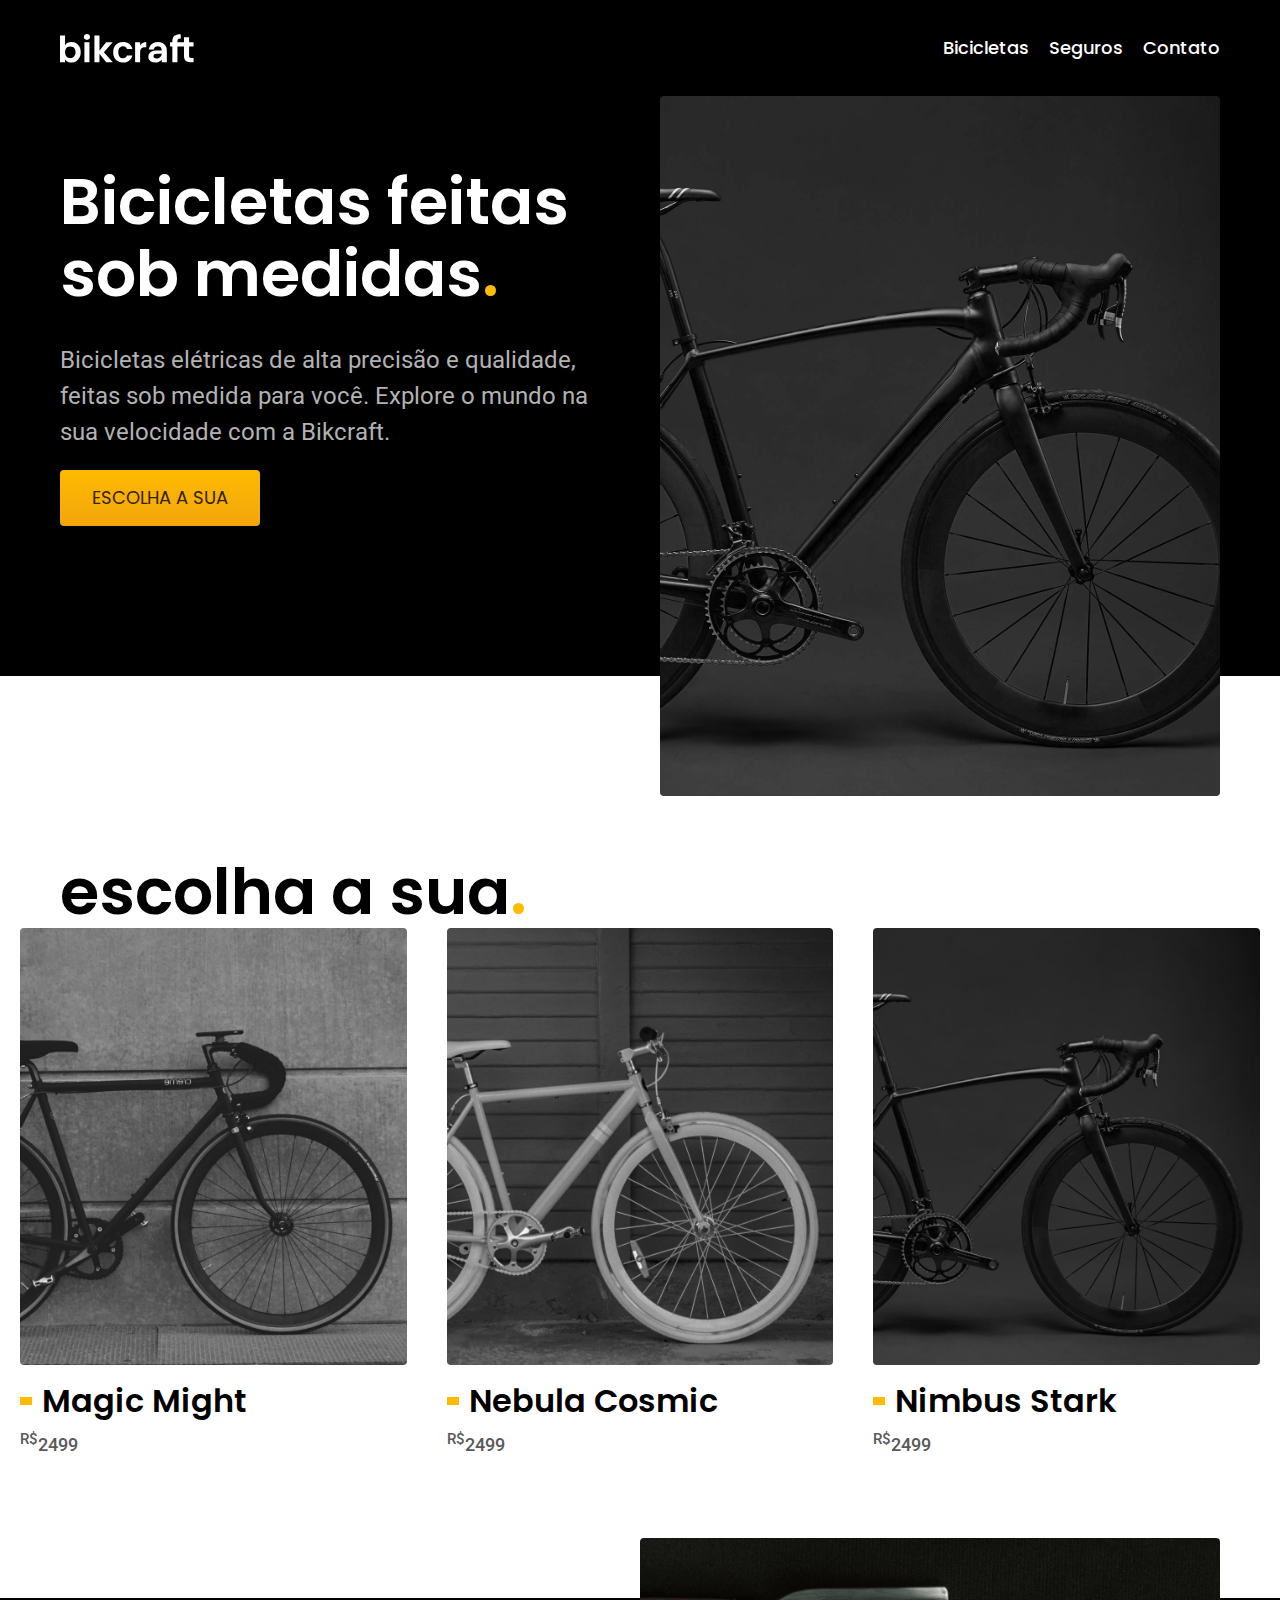
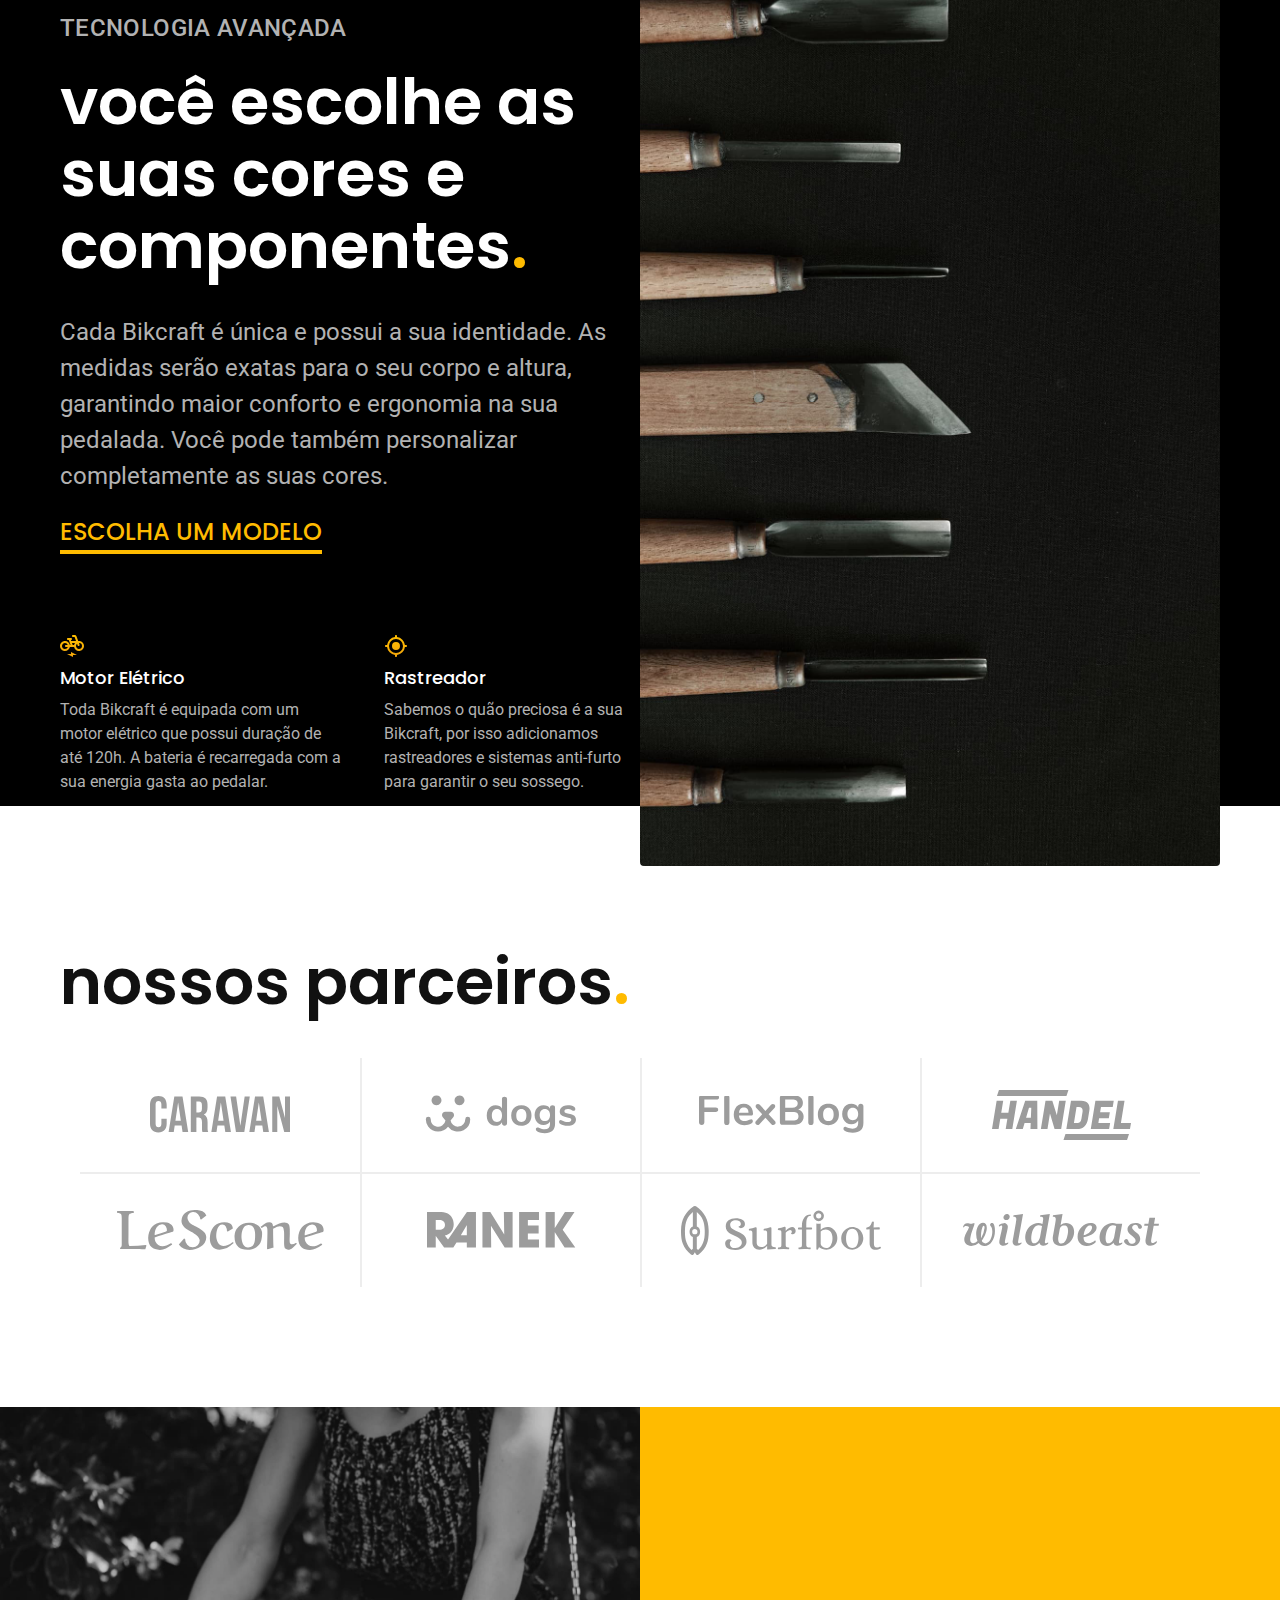
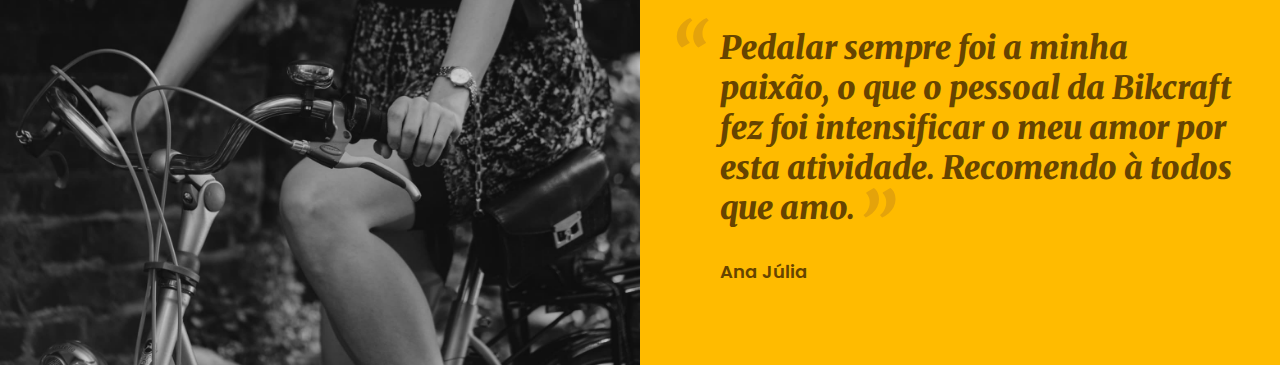
==== index.html @ 33480bff "feat: seção de depoimento" ====
<!DOCTYPE html>
<html lang="pt-BR">
<head>

  <link rel="preconnect" href="https://fonts.googleapis.com">
  <link rel="preconnect" href="https://fonts.gstatic.com" crossorigin>

  <meta charset="UTF-8">
  <meta name="viewport" content="width=device-width, initial-scale=1.0">
  <meta name="description" content="Bicicletas elétricas de alta precisão e qualidade, feitas sob medida para você. Explore o mundo na sua velocidade com a Bikcraft.">
  <title>Bikcraft | Bicicletas Elétricas</title>


  <link href="https://fonts.googleapis.com/css2?family=Poppins:ital,wght@0,100;0,200;0,300;0,400;0,500;0,600;0,700;0,800;0,900;1,100;1,200;1,300;1,400;1,500;1,600;1,700;1,800;1,900&family=Roboto:ital,wght@0,100;0,300;0,400;0,500;0,700;0,900;1,100;1,300;1,400;1,500;1,700;1,900&family=Merriweather:ital,wght@0,300;0,400;0,700;0,900;1,300;1,400;1,700;1,900&display=swap" rel="stylesheet">

  <link rel="stylesheet" href="./src/css/style.css"> 
</head>
<body>
  <header class="header-bg bg-12">
    <div class="header max-container">
      <a href="./index.html">
        <img src="./src/img/bikcraft.svg" alt="bikcraft">
      </a>

      <nav aria-label="primária">
        <ul class="header-menu cor-0 font-1-m">
          <li><a href="./bicicletas.html">Bicicletas</a></li>
          <li><a href="./seguros.html">Seguros</a></li>
          <li><a href="./contato.html">Contato</a></li>
        </ul>
      </nav>
    </div>  
  </header>

  <main class="introducao-bg bg-12">
    <div class="introducao max-container c-0">
     <div class="introducao-conteudo">
        <h1 class="font-1-xxl">Bicicletas feitas sob medidas<span class="golden-point">.</span></h1>
        <p class="font-2-l c-5">Bicicletas elétricas de alta precisão e qualidade, feitas sob medida para você. Explore o mundo na sua velocidade com a Bikcraft.</p>
        <a class="btn-golden" href="./bicicletas.html">escolha a sua</a>
     </div>

      <div class="introducao-img">
        <img src="./src/img/fotos/introducao.jpg" alt="Bicicleta Elétrica">
      </div>
    </div>
  </main>

  <article aria-label="lista de bicicletas" class="bicicletas-lista">
    <h2 class="font-1-xxl max-container">escolha a sua<span class="golden-point">.</span></h2>

    <ul>
      <li>
        <a href="./src/bicicletas/magic.html">
          <img src="./src/img/bicicletas/magic-home.jpg" alt="magic">
          <h3 class="font-1-xl">Magic Might</h3>
          <span class="font-2-m c-8"><sup>R$</sup>2499</span>
        </a>
      </li>

      <li>
        <a href="./src/bicicletas/nebula.html">
          <img src="./src/img/bicicletas/nebula-home.jpg" alt="nebula">
          <h3 class="font-1-xl">Nebula Cosmic</h3>
          <span class="font-2-m c-8"><sup>R$</sup>2499</span>
        </a>
      </li>

      <li>
        <a href="./src/bicicletas/nimbus.html">
          <img src="./src/img/bicicletas/nimbus-home.jpg" alt="nimbus">
          <h3 class="font-1-xl">Nimbus Stark</h3>
          <span class="font-2-m c-8"><sup>R$</sup>2499</span>
        </a>
      </li>
    </ul>
  </article>

  <article class="tecnologias-bg bg-12">
    <div class="tecnologias max-container">
      <div class="tecnologias-conteudo c-0">
        <span class="c-5 font-2-l-b">Tecnologia Avançada</span>
        <h2 class="font-1-xxl c-0">você escolhe as
          suas cores e
          componentes<span class="golden-point">.</span></h2>
          <p class="font-2-l c-5">Cada Bikcraft é única e possui a sua identidade. As medidas serão exatas para o seu corpo e altura, garantindo maior conforto e ergonomia na sua pedalada. Você pode também personalizar completamente as suas cores.</p>
          <a class="btn-link" href="./bicicletas.html">escolha um modelo</a>

          <div class="tecnologia-vantagens">
            <div>
              <img src="./src/img/icones/eletrica.svg" alt="">
              <h3 class="font-1-m">Motor Elétrico</h3>
              <p class="font-2-s c-5">Toda Bikcraft é equipada com um motor elétrico que possui duração de até 120h. A bateria é recarregada com a sua energia gasta ao pedalar.</p>
            </div>
  
            <div>
              <img src="./src/img/icones/rastreador.svg" alt="">
              <h3 class="font-1-m">Rastreador</h3>
              <p class="font-2-s c-5">Sabemos o quão preciosa é a sua Bikcraft, por isso adicionamos rastreadores e sistemas anti-furto para garantir o seu sossego.</p>
            </div>
          </div>
      </div>
      <div class="tecnologias-img">
        <img src="./src/img/fotos/tecnologia.jpg" alt="">
      </div>
    </div>
  </article>

  <section aria-label="nossos parceiros" class="parceiros max-container">
    <h2 class="font-1-xxl c-11">nossos parceiros<span class="golden-point">.</span></h2>

    <ul class="parceiros-lista">
      <li><img src="./src/img/parceiros/caravan.svg" alt="caravan"></li>
      <li><img src="./src/img/parceiros/dogs.svg" alt="dogs"></li>
      <li><img src="./src/img/parceiros/flexblog.svg" alt="flexblog"></li>
      <li><img src="./src/img/parceiros/handel.svg" alt="handel"></li>
      <li><img src="./src/img/parceiros/lescone.svg" alt="lescone"></li>
      <li><img src="./src/img/parceiros/ranek.svg" alt="ranek"></li>
      <li><img src="./src/img/parceiros/surfbot.svg" alt="surfbot"></li>
      <li><img src="./src/img/parceiros/wildbeast.svg" alt="wildbeast"></li>
    </ul>
  </section>

  <section class="depoimento bg-p1" aria-label="depoimento">
    <div class="depoimento-img">
      <img src="./src/img/fotos/depoimento.jpg" alt="uma pessoa pedalando uma bicicleta">
    </div>
    <div class="depoimento-conteudo">
      <blockquote class="font-1-xl c-p4">
        <p>Pedalar sempre foi a minha paixão, o que o pessoal da Bikcraft fez foi intensificar o meu amor por esta atividade. Recomendo à todos que amo.</p>
      </blockquote>
      <span class="font-1-m-b c-p4">Ana Júlia</span>
    </div>
  </section>
</body>
</html>
---- src/css/style.css ----
@import "./global/global.css";

@import "./util/cores.css";
@import "./util/tipografia.css";
@import "./util/componentes.css";

@import "./global/header.css";

@import "./home/introducao.css";
@import "./home/tecnologias.css";
@import "./home/parceiros.css";
@import "./home/depoimento.css";

@import "./bicicletas/bicicletas-lista.css";
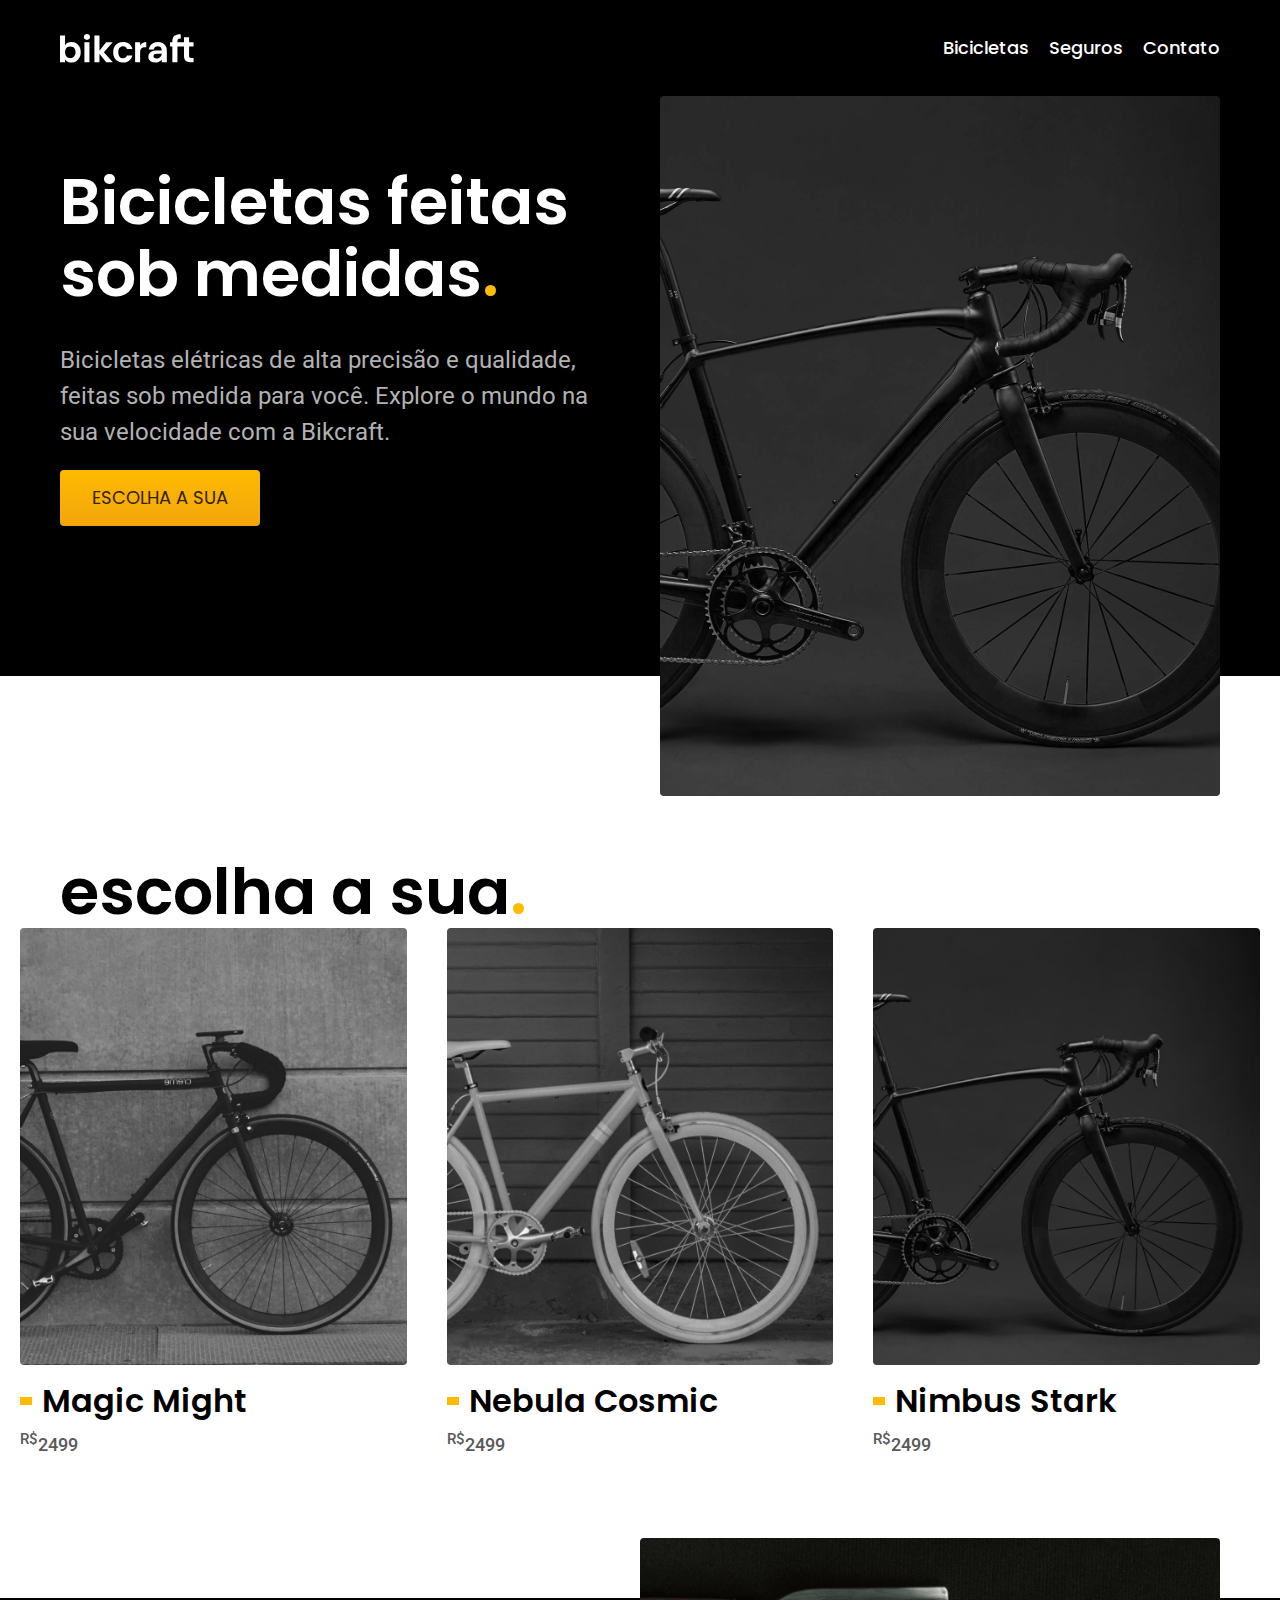
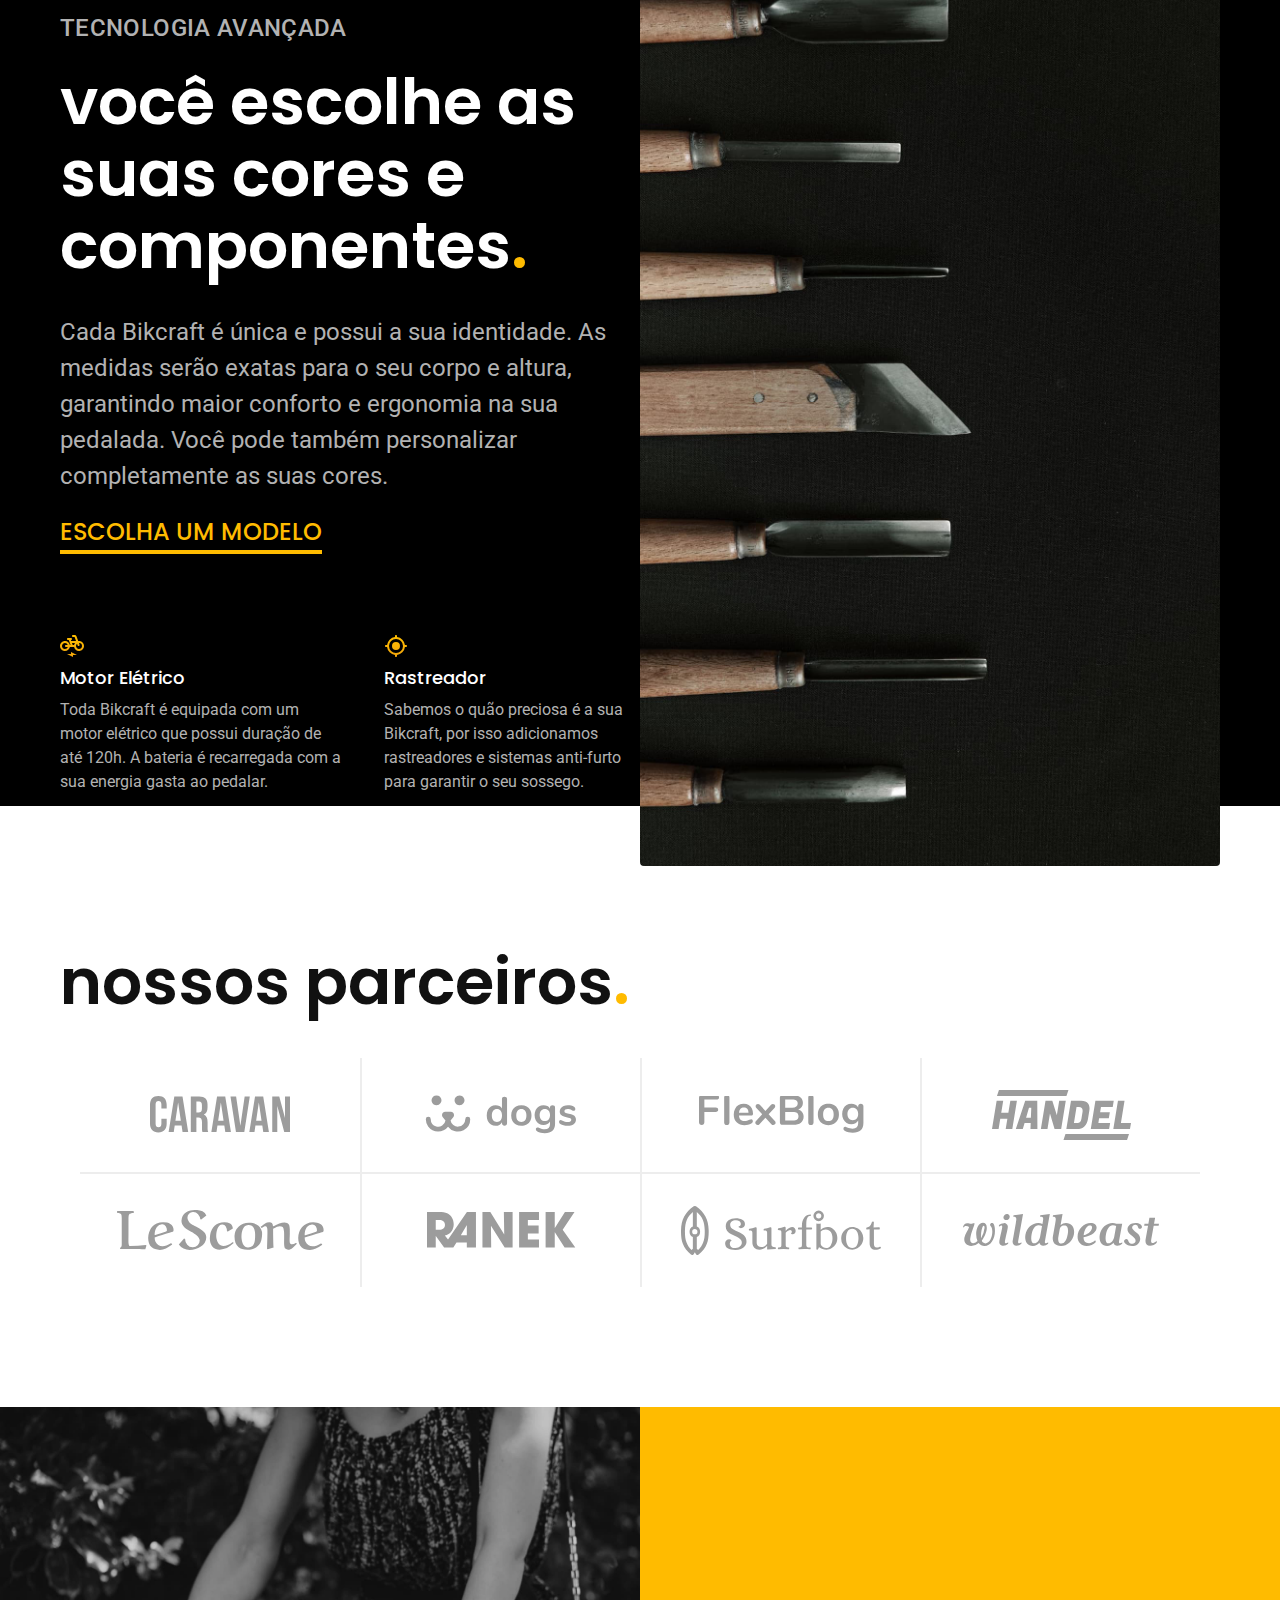
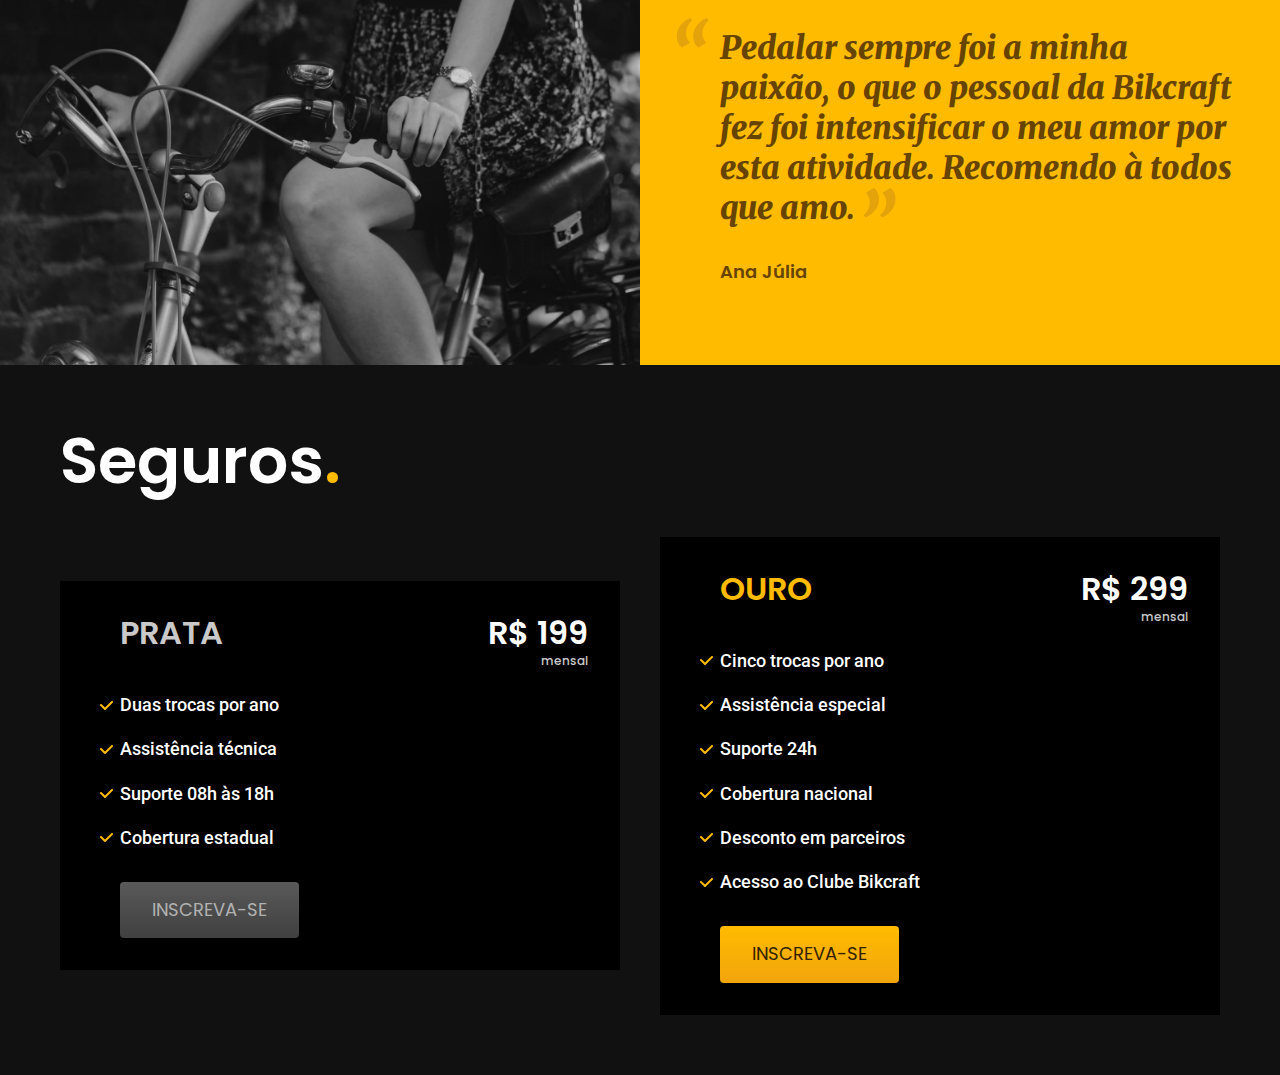
==== commit db6e9722: "feat: seção de seguros" ====
--- a/index.html
+++ b/index.html
@@ -132,5 +132,45 @@
       <span class="font-1-m-b c-p4">Ana Júlia</span>
     </div>
   </section>
+
+  <article class="seguros-bg bg-11">
+    <div class="seguros max-container">
+      <h2 class="font-1-xxl c-0">Seguros<span class="golden-point">.</span></h2>
+
+      <div class="seguros-item">
+        <h3 class="font-1-xl c-6">PRATA</h3>
+        <span class="font-1-xl c-0">R$ 199 
+          <span class="font-1-xs c-6">mensal</span>
+        </span>
+
+        <ul class="font-2-m c-0">
+          <li>Duas trocas por ano</li>
+          <li>Assistência técnica</li>
+          <li>Suporte 08h às 18h</li>
+          <li>Cobertura estadual</li>
+        </ul>
+
+        <a class="btn-silver" href="./orcamento.html">inscreva-se</a>
+      </div>
+
+      <div class="seguros-item">
+        <h3 class="font-1-xl c-p1">OURO</h3>
+        <span class="font-1-xl c-0">R$ 299 
+          <span class="font-1-xs c-6">mensal</span>
+        </span>
+
+        <ul class="font-2-m c-0">
+          <li>Cinco trocas por ano</li>
+          <li>Assistência especial</li>
+          <li>Suporte 24h</li>
+          <li>Cobertura nacional</li>
+          <li>Desconto em parceiros</li>
+          <li>Acesso ao Clube Bikcraft</li>
+        </ul>
+
+        <a class="btn-golden" href="./orcamento.html">inscreva-se</a>
+      </div>
+    </div>
+  </article>
 </body>
 </html>--- a/src/css/style.css
+++ b/src/css/style.css
@@ -11,4 +11,6 @@
 @import "./home/parceiros.css";
 @import "./home/depoimento.css";
 
+@import "./seguros/seguros.css";
+
 @import "./bicicletas/bicicletas-lista.css";
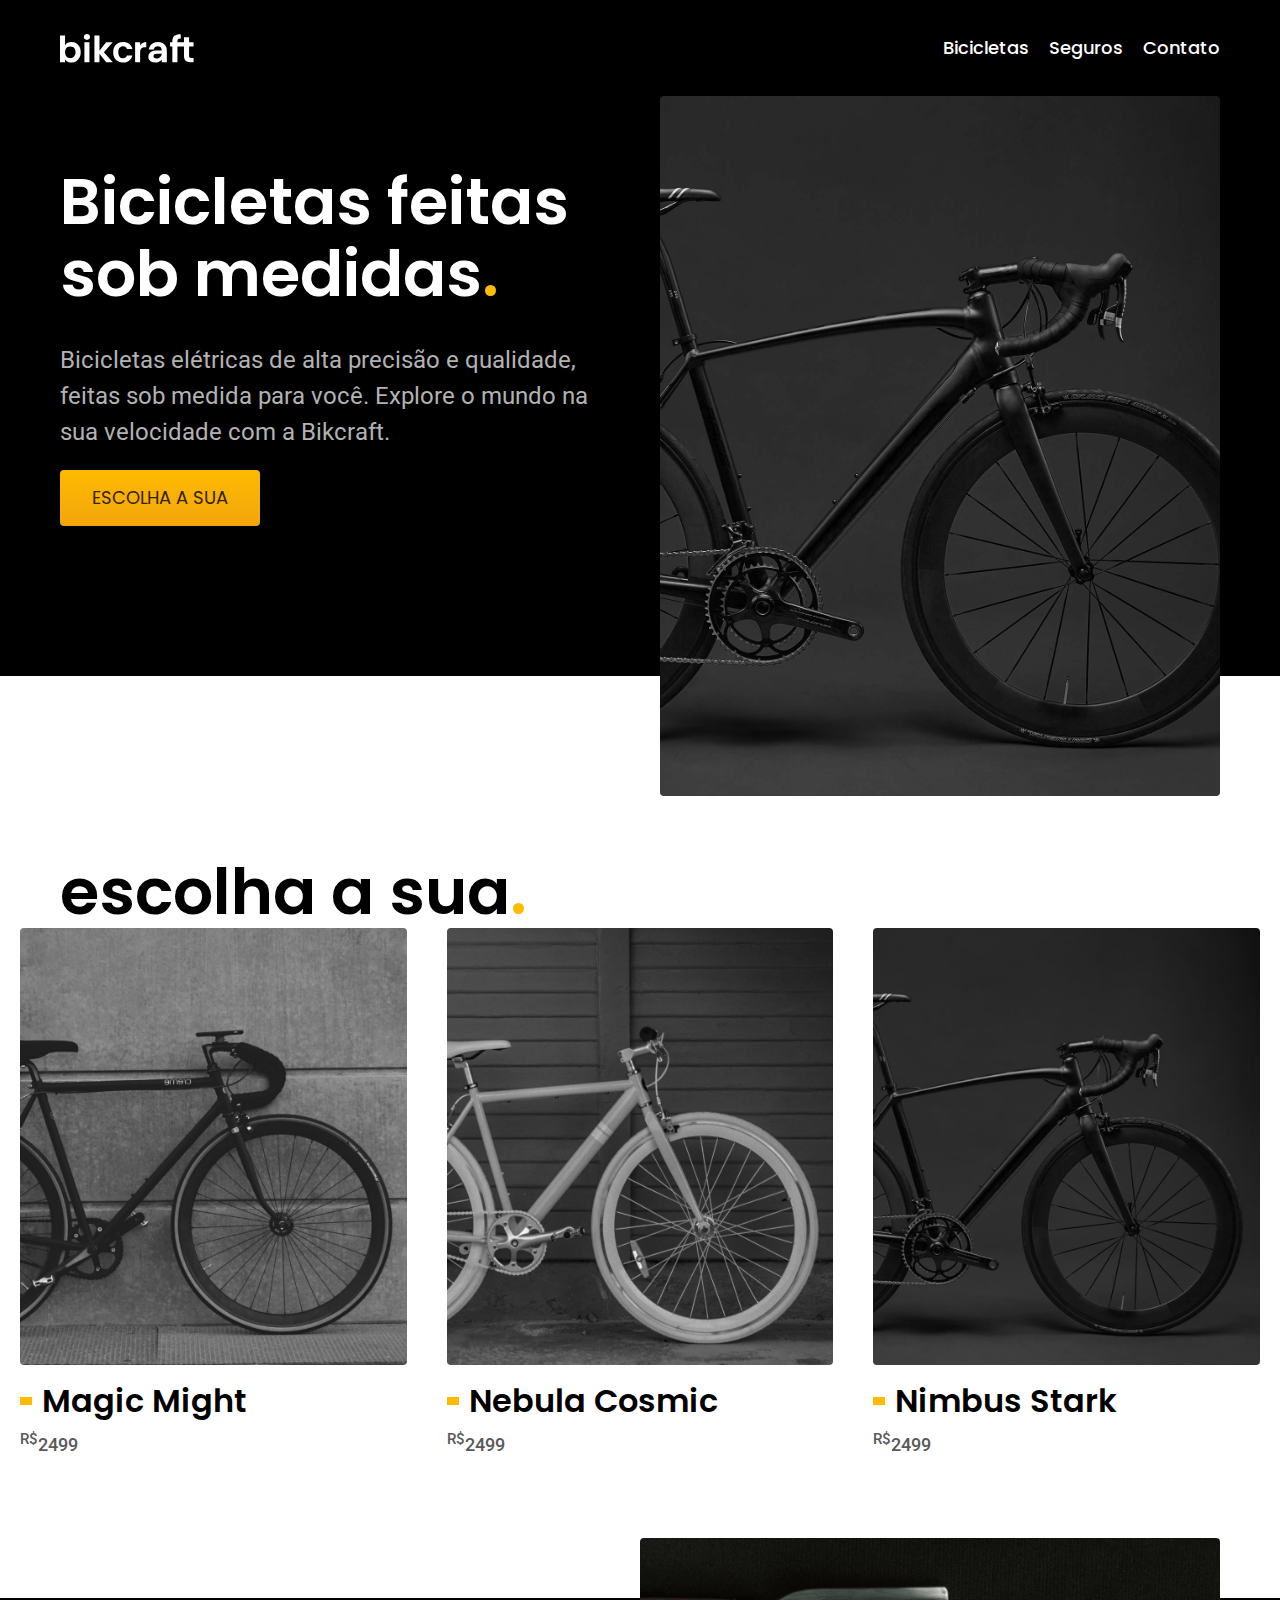
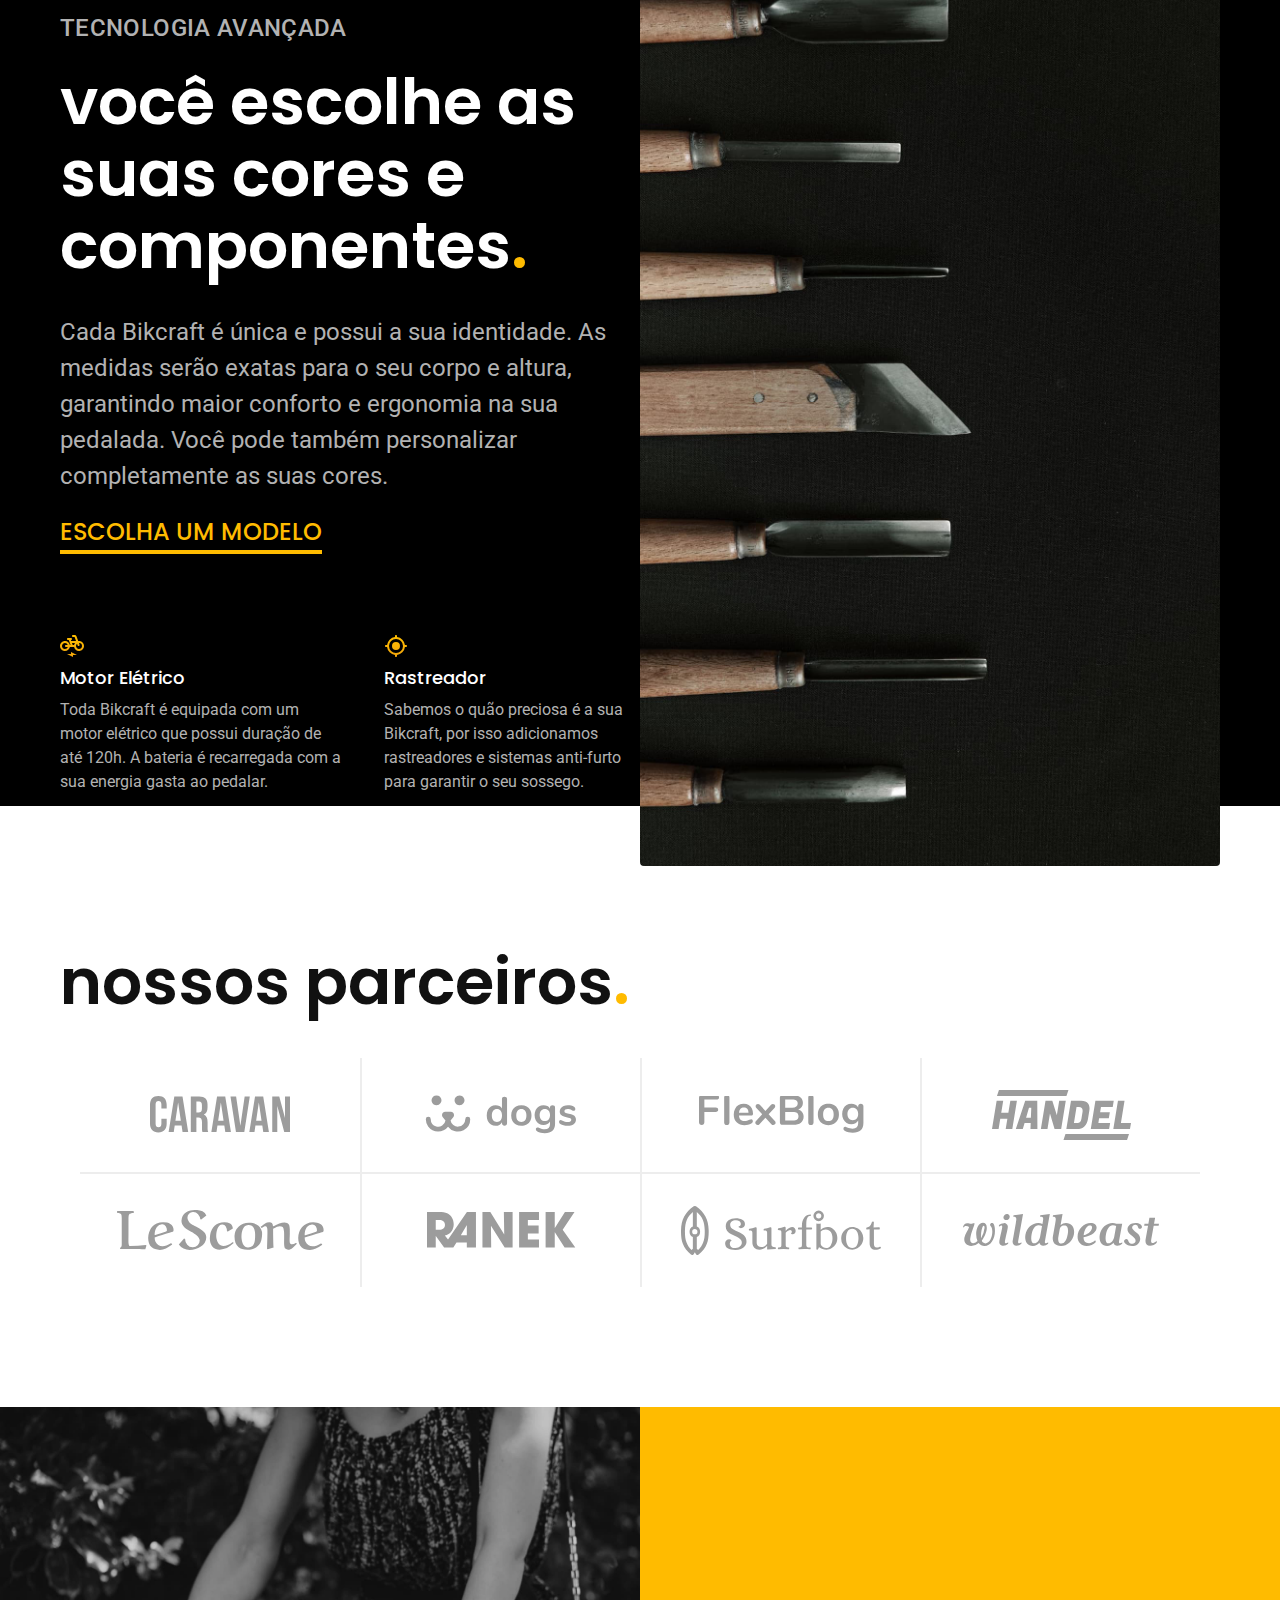
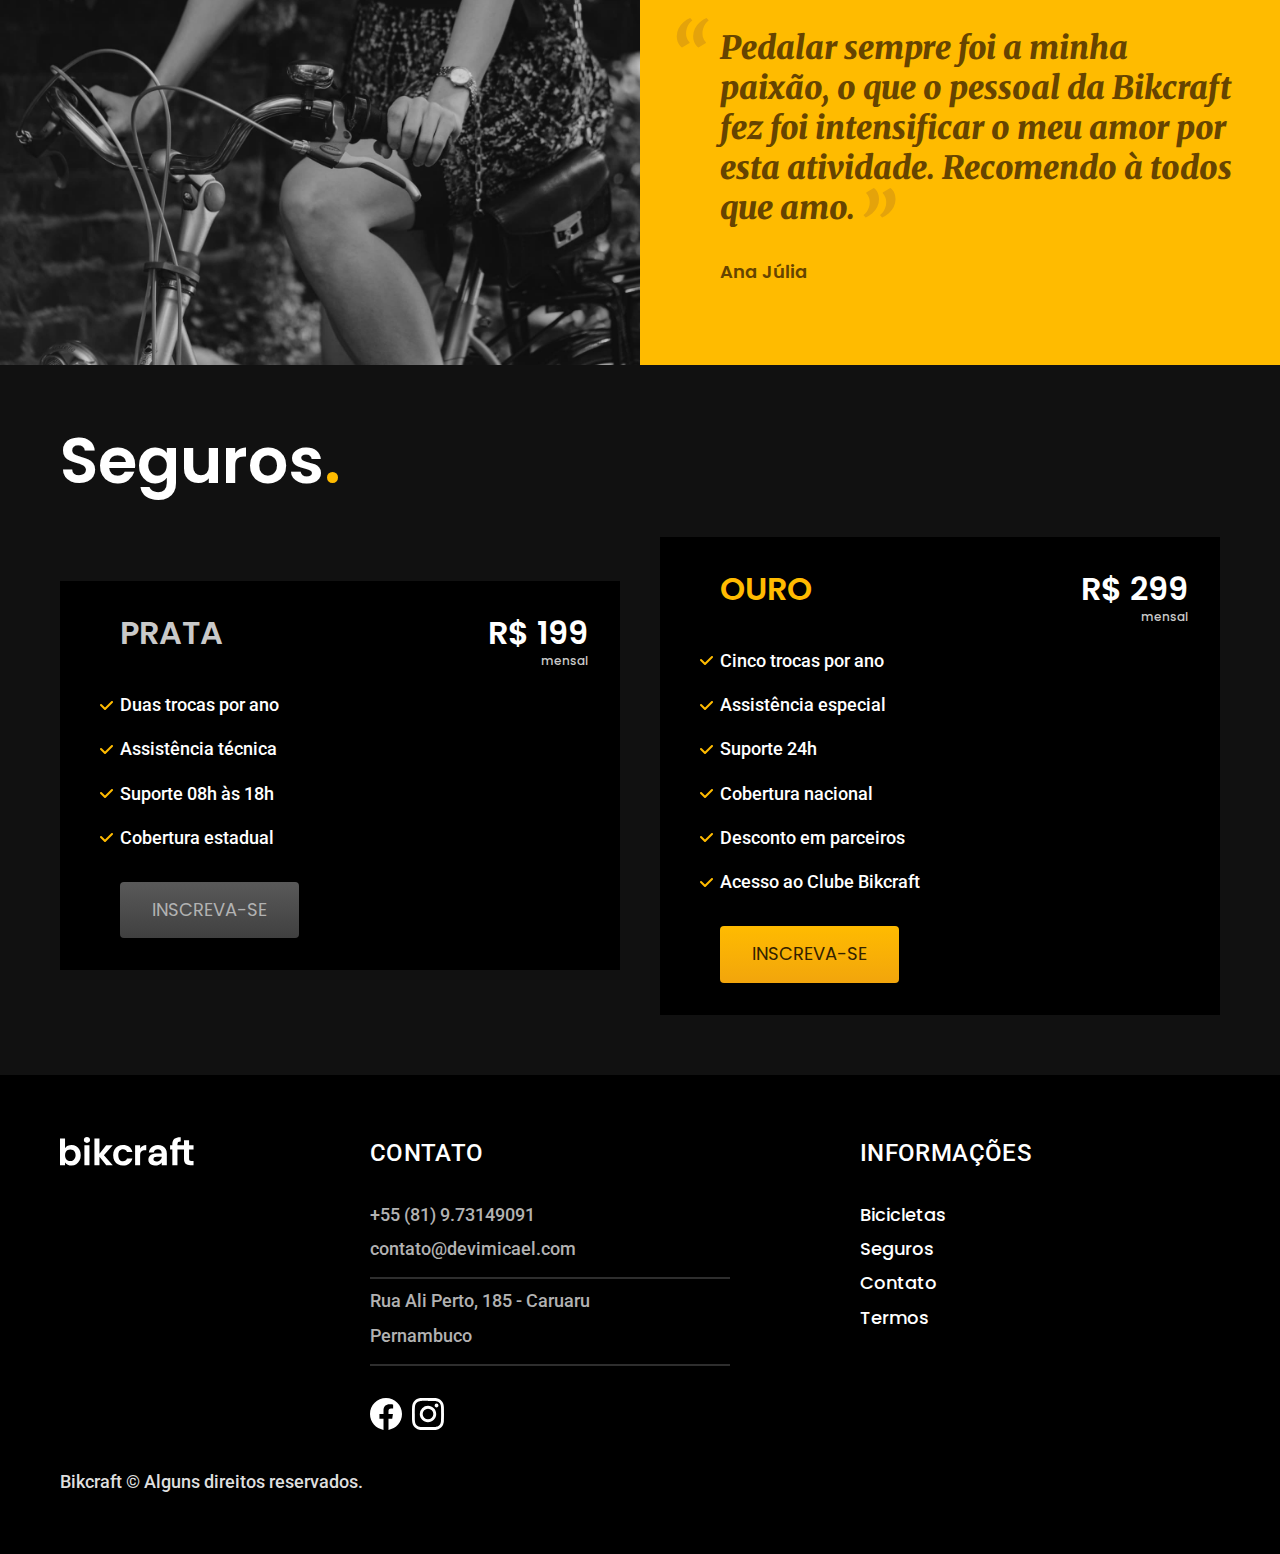
==== commit da7a85dd: "feat: footer adicionado" ====
--- a/index.html
+++ b/index.html
@@ -133,7 +133,7 @@
     </div>
   </section>
 
-  <article class="seguros-bg bg-11">
+  <article class="seguros-bg bg-11" aria-label="seguros">
     <div class="seguros max-container">
       <h2 class="font-1-xxl c-0">Seguros<span class="golden-point">.</span></h2>
 
@@ -172,5 +172,44 @@
       </div>
     </div>
   </article>
+
+  <footer class="footer-bg bg-12">
+    <div class="footer max-container c-0">
+      <img src="./src/img/bikcraft.svg" alt="bikcraft">
+
+      <div class="footer-contato">
+        <h3 class="font-2-l-b c-0">Contato</h3>
+
+        <ul class="c-5 font-2-m">
+          <li><a href="tel:+5581973149090">+55 (81) 9.73149091</a></li>
+          <li><a href="mailto:contato@devimicael.com">contato@devimicael.com</a></li>
+          <li>Rua Ali Perto, 185 - Caruaru</li>
+          <li>Pernambuco</li>
+        </ul>
+
+        <div class="footer-redes">
+          <a href="">
+            <img src="./src/img/redes/facebook.svg" alt="facebook">
+          </a>
+          <a href="">
+            <img src="./src/img/redes/instagram.svg" alt="instagram">
+          </a>
+        </div>
+      </div>
+      <div class="footer-infomacoes">
+        <h3 class="font-2-l-b c-0">Informações</h3>
+
+        <nav>
+          <ul class="font-1-m">
+            <li><a href="./bicicletas.html">Bicicletas</a></li>
+            <li><a href="./seguros.html">Seguros</a></li>
+            <li><a href="./contato.html">Contato</a></li>
+            <li><a href="./termos.html">Termos</a></li>
+          </ul>
+        </nav>
+      </div>
+      <p class="font-2-m c-3 footer-copy">Bikcraft © Alguns direitos reservados.</p>
+    </div>
+  </footer>
 </body>
 </html>--- a/src/css/style.css
+++ b/src/css/style.css
@@ -5,6 +5,7 @@
 @import "./util/componentes.css";
 
 @import "./global/header.css";
+@import "./global/footer.css";
 
 @import "./home/introducao.css";
 @import "./home/tecnologias.css";
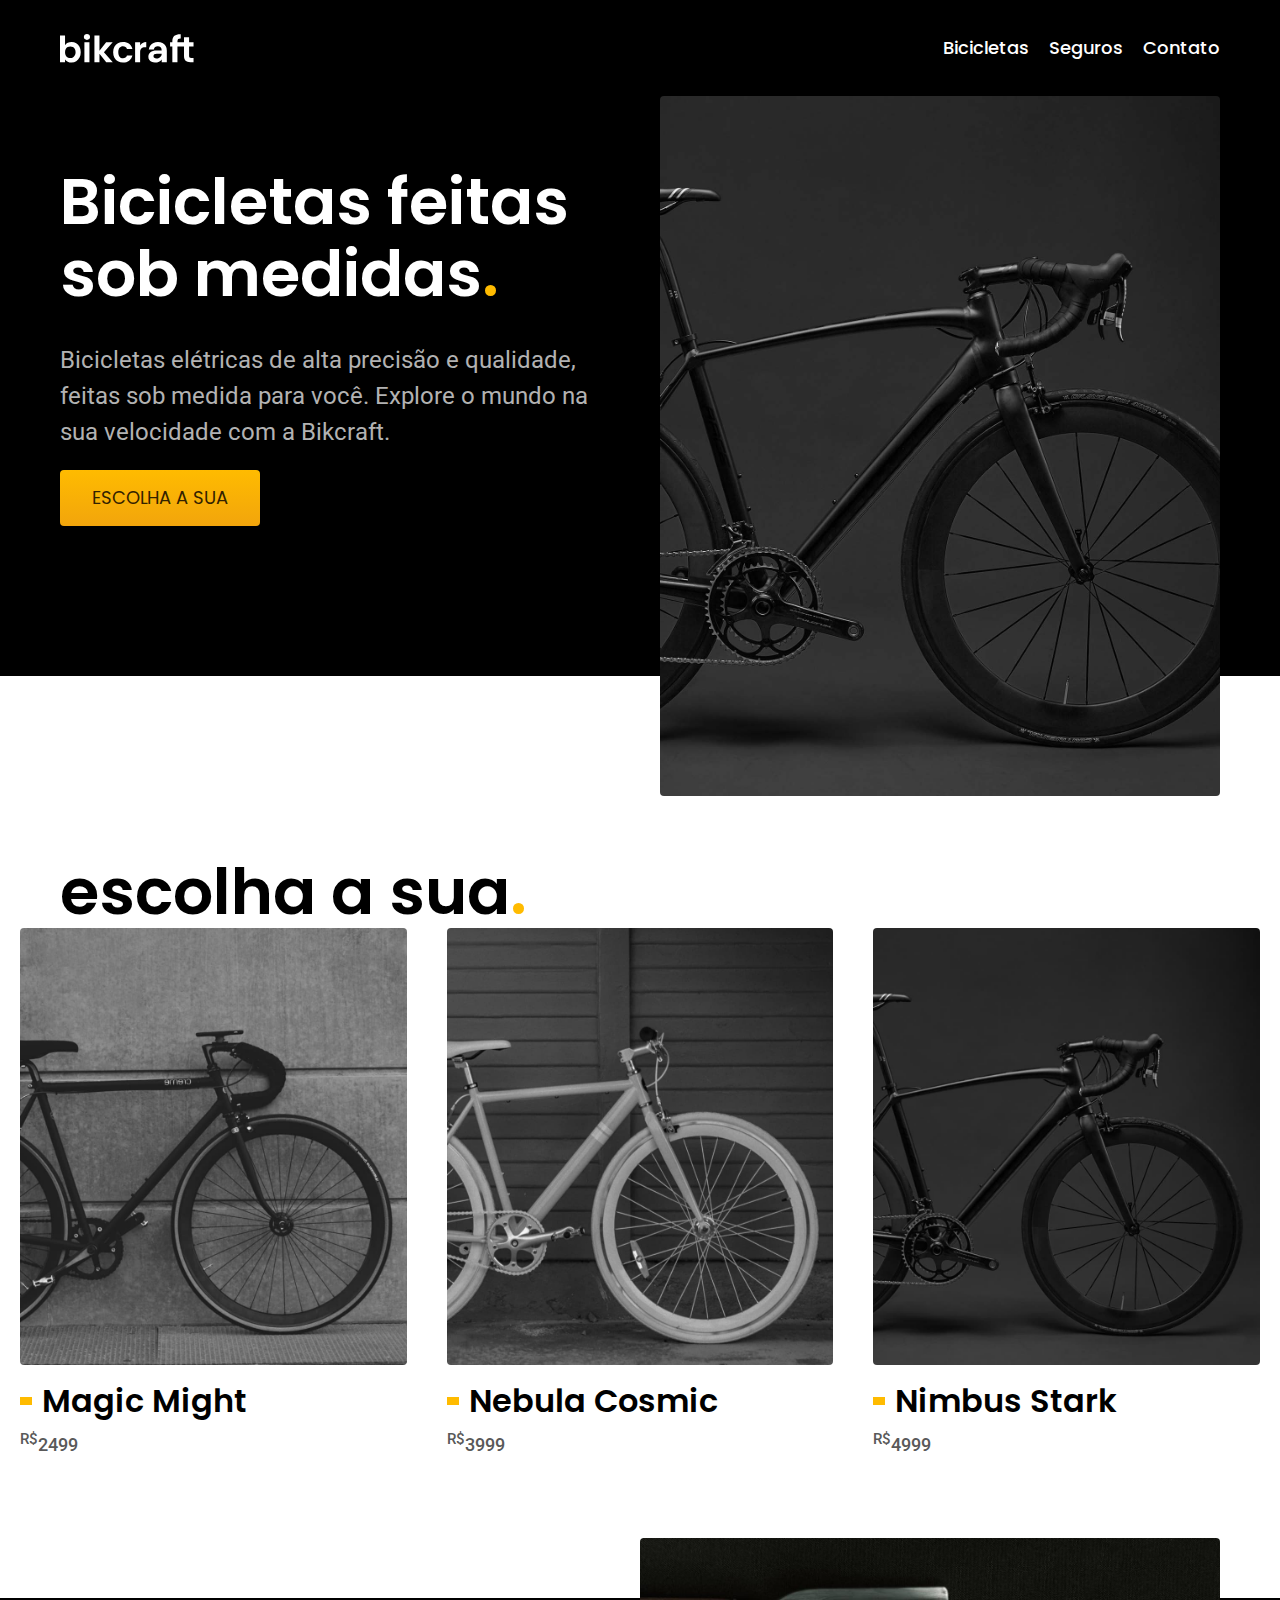
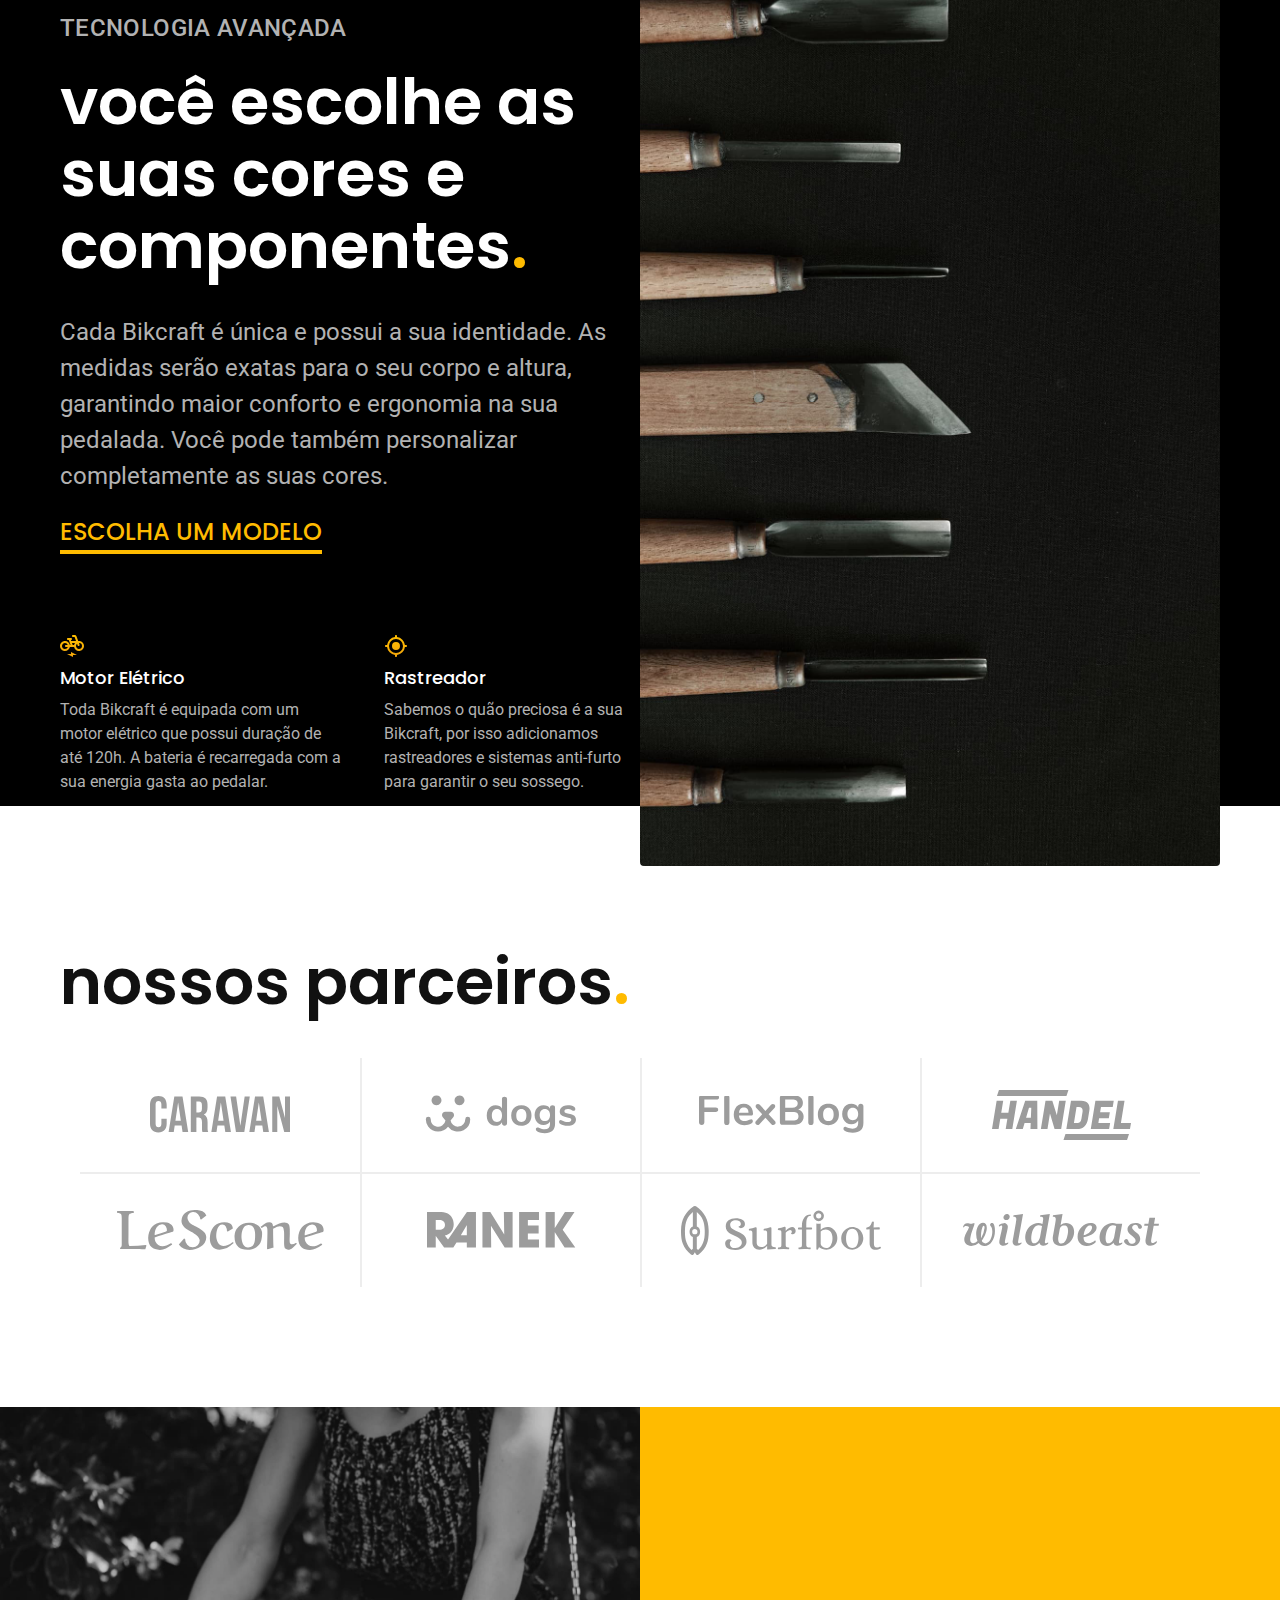
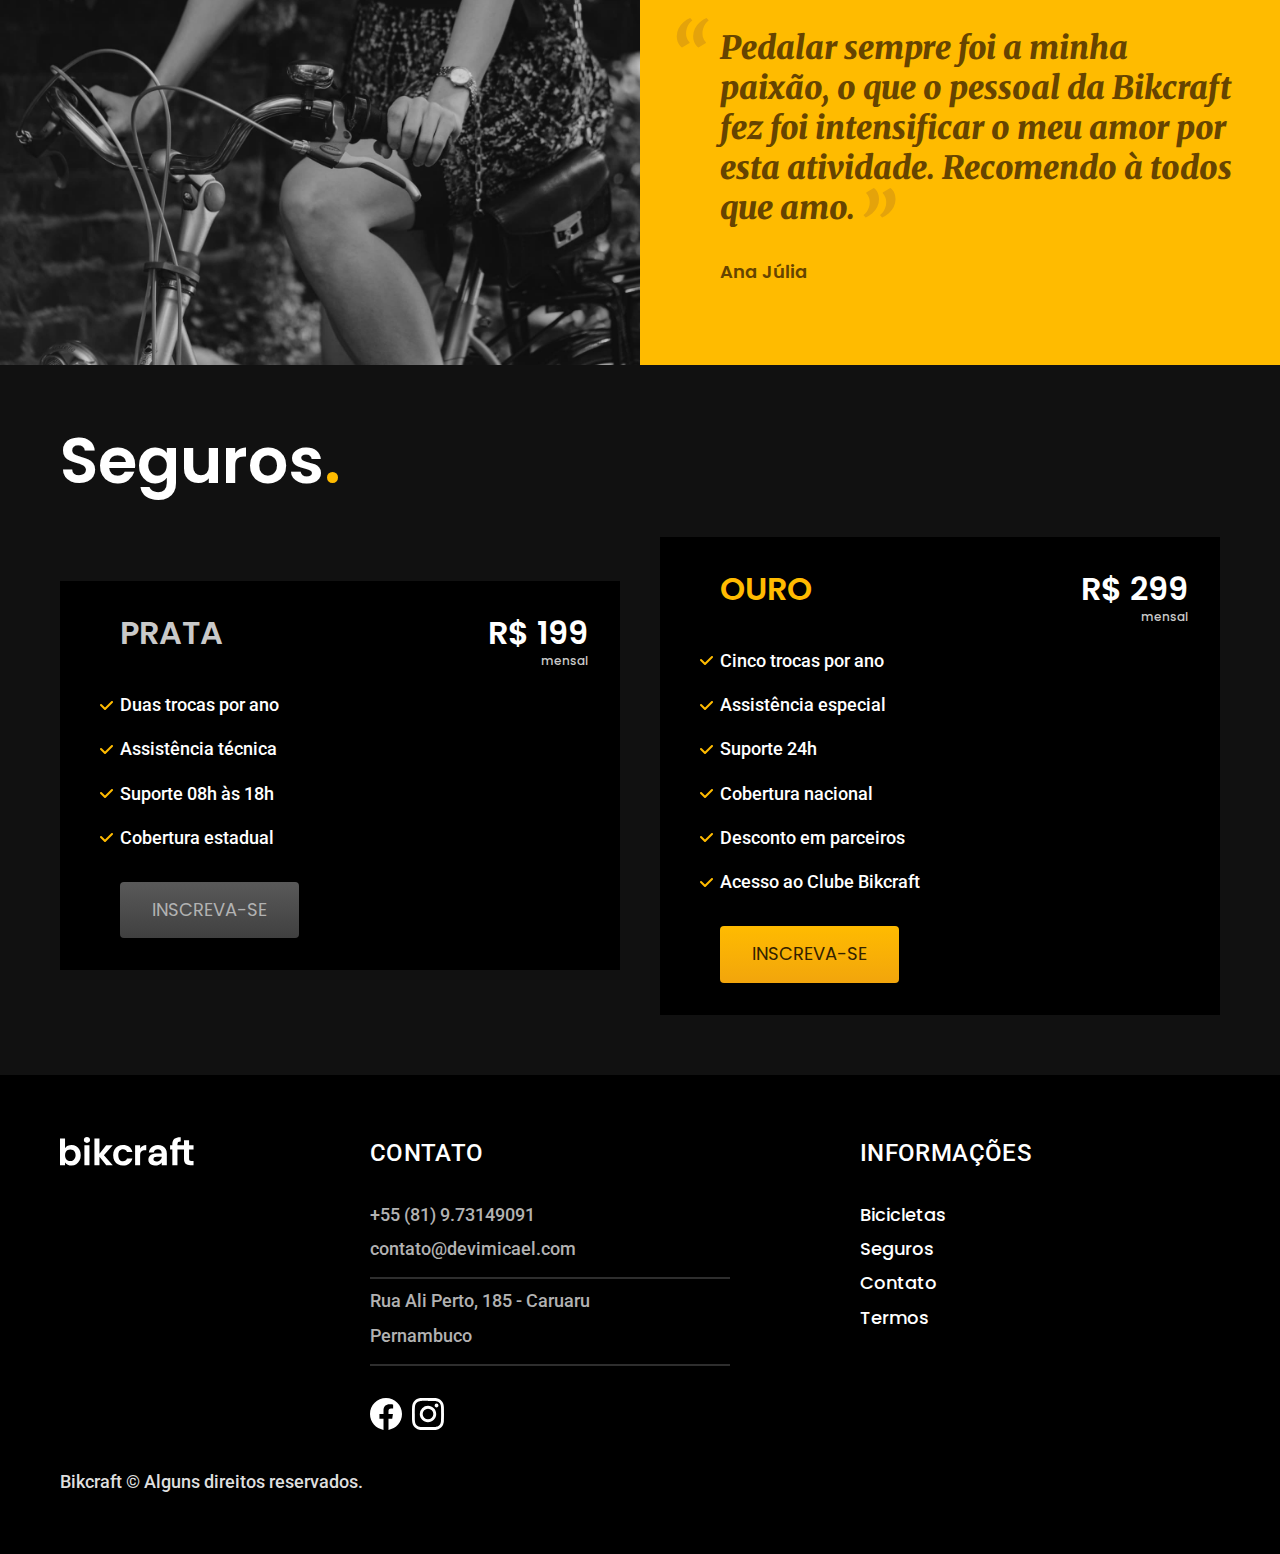
==== commit 08a1399d: "feat: página de bicicletas" ====
--- a/index.html
+++ b/index.html
@@ -62,7 +62,7 @@
         <a href="./src/bicicletas/nebula.html">
           <img src="./src/img/bicicletas/nebula-home.jpg" alt="nebula">
           <h3 class="font-1-xl">Nebula Cosmic</h3>
-          <span class="font-2-m c-8"><sup>R$</sup>2499</span>
+          <span class="font-2-m c-8"><sup>R$</sup>3999</span>
         </a>
       </li>
 
@@ -70,7 +70,7 @@
         <a href="./src/bicicletas/nimbus.html">
           <img src="./src/img/bicicletas/nimbus-home.jpg" alt="nimbus">
           <h3 class="font-1-xl">Nimbus Stark</h3>
-          <span class="font-2-m c-8"><sup>R$</sup>2499</span>
+          <span class="font-2-m c-8"><sup>R$</sup>4999</span>
         </a>
       </li>
     </ul>
--- a/src/css/style.css
+++ b/src/css/style.css
@@ -14,4 +14,7 @@
 
 @import "./seguros/seguros.css";
 
+@import "./termos/termos.css";
+
 @import "./bicicletas/bicicletas-lista.css";
+@import "./bicicletas/bicicletas.css";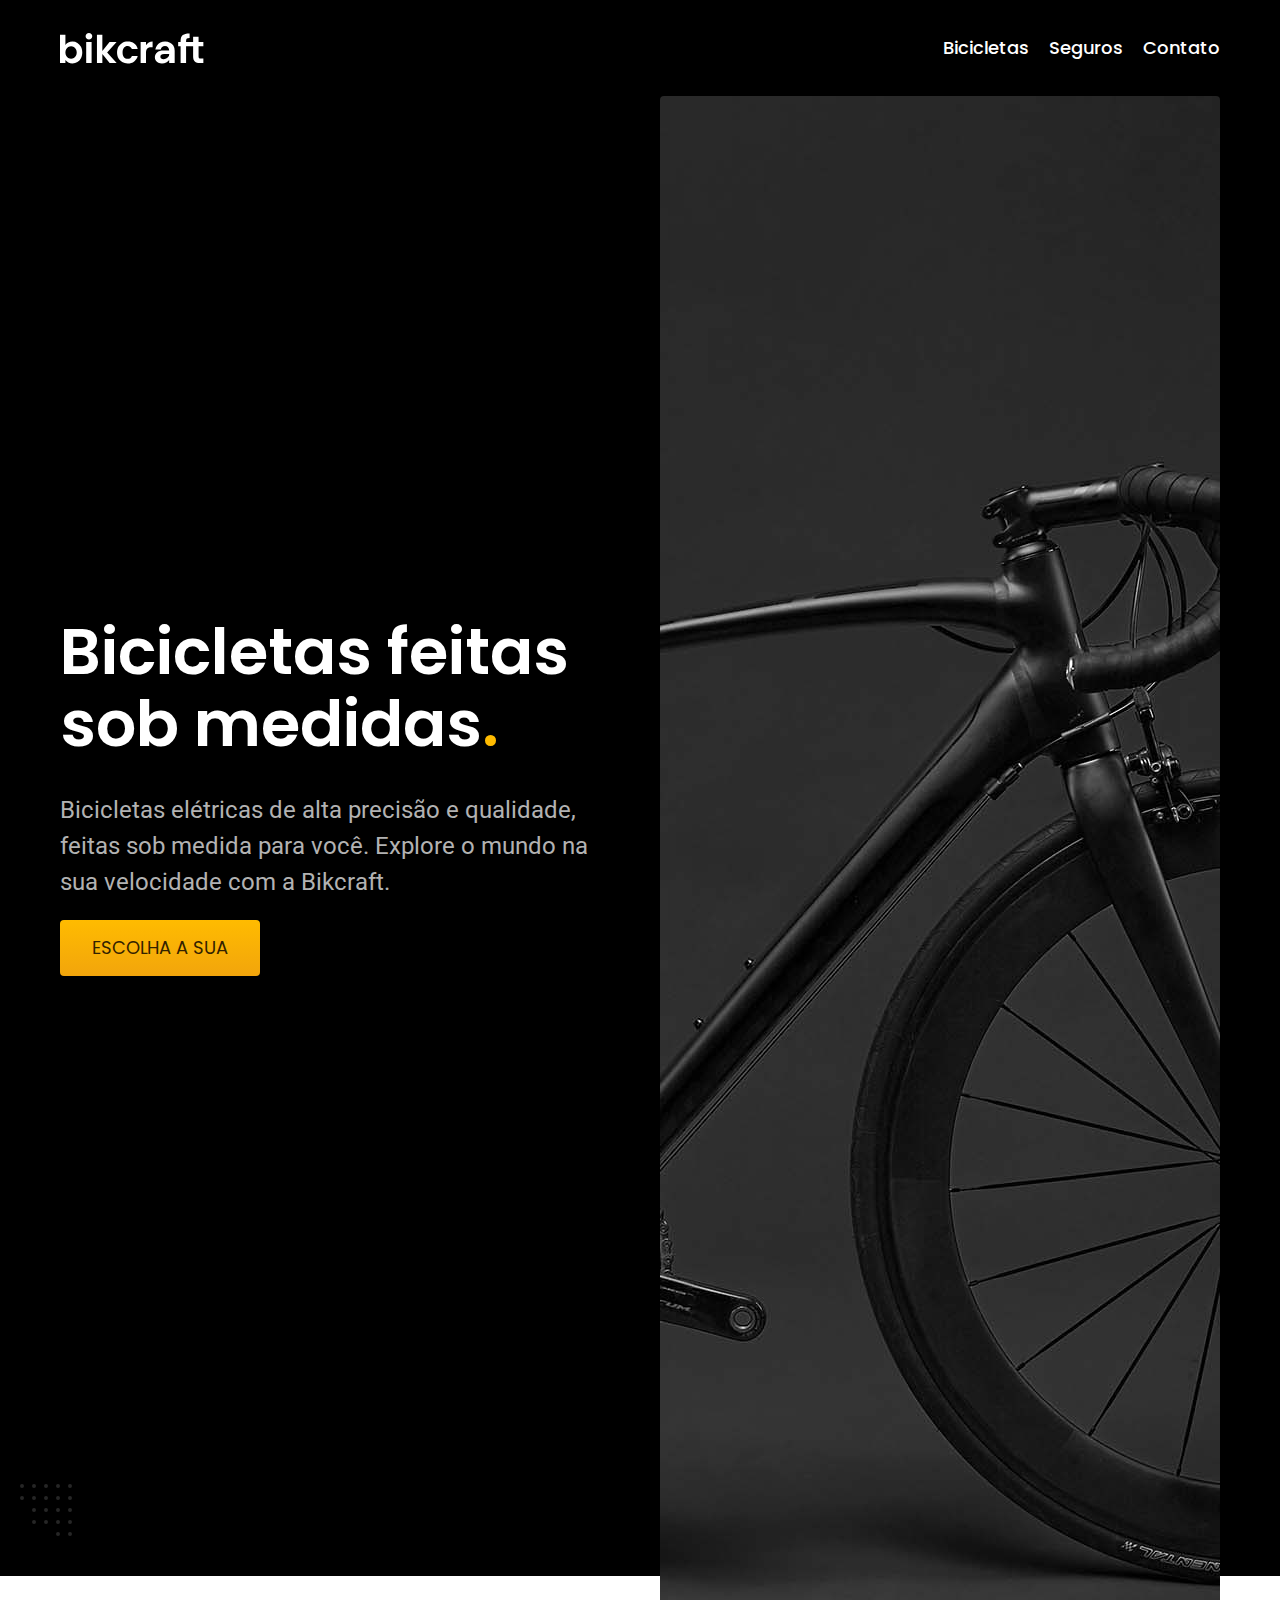
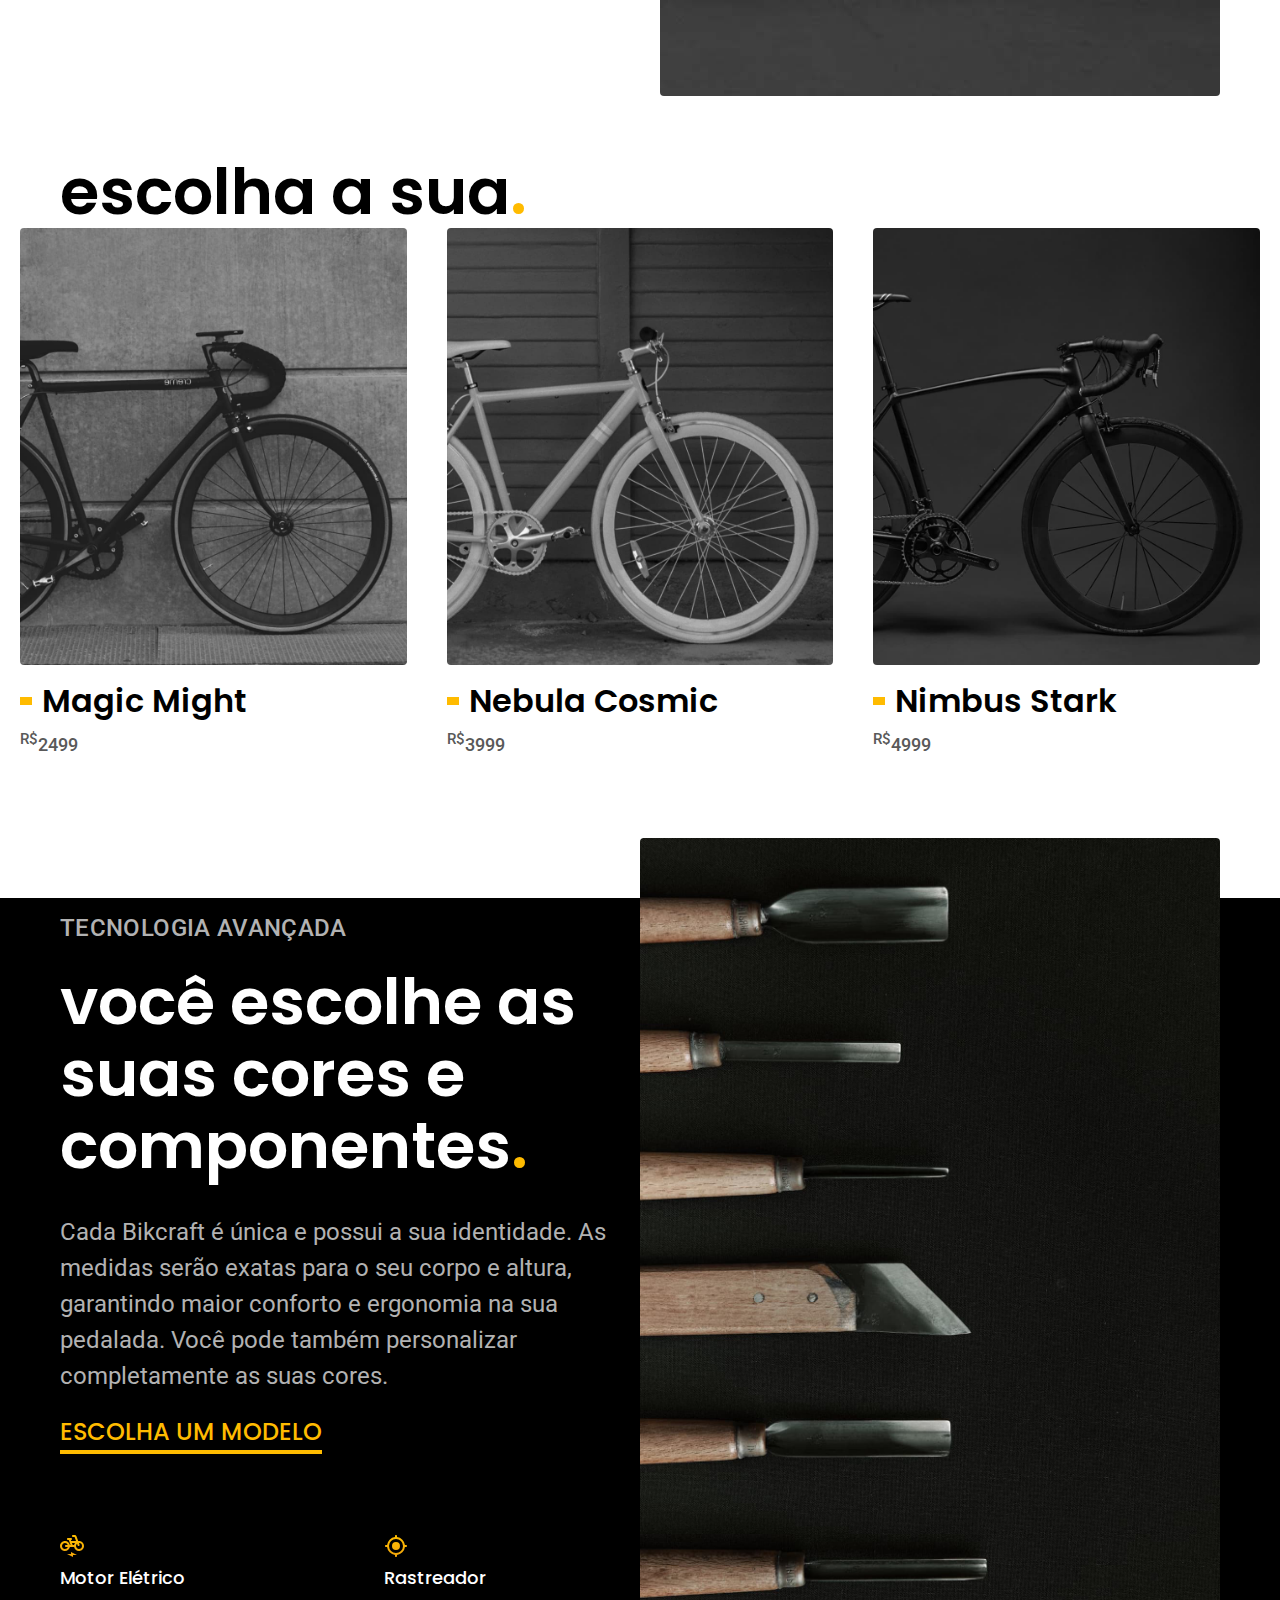
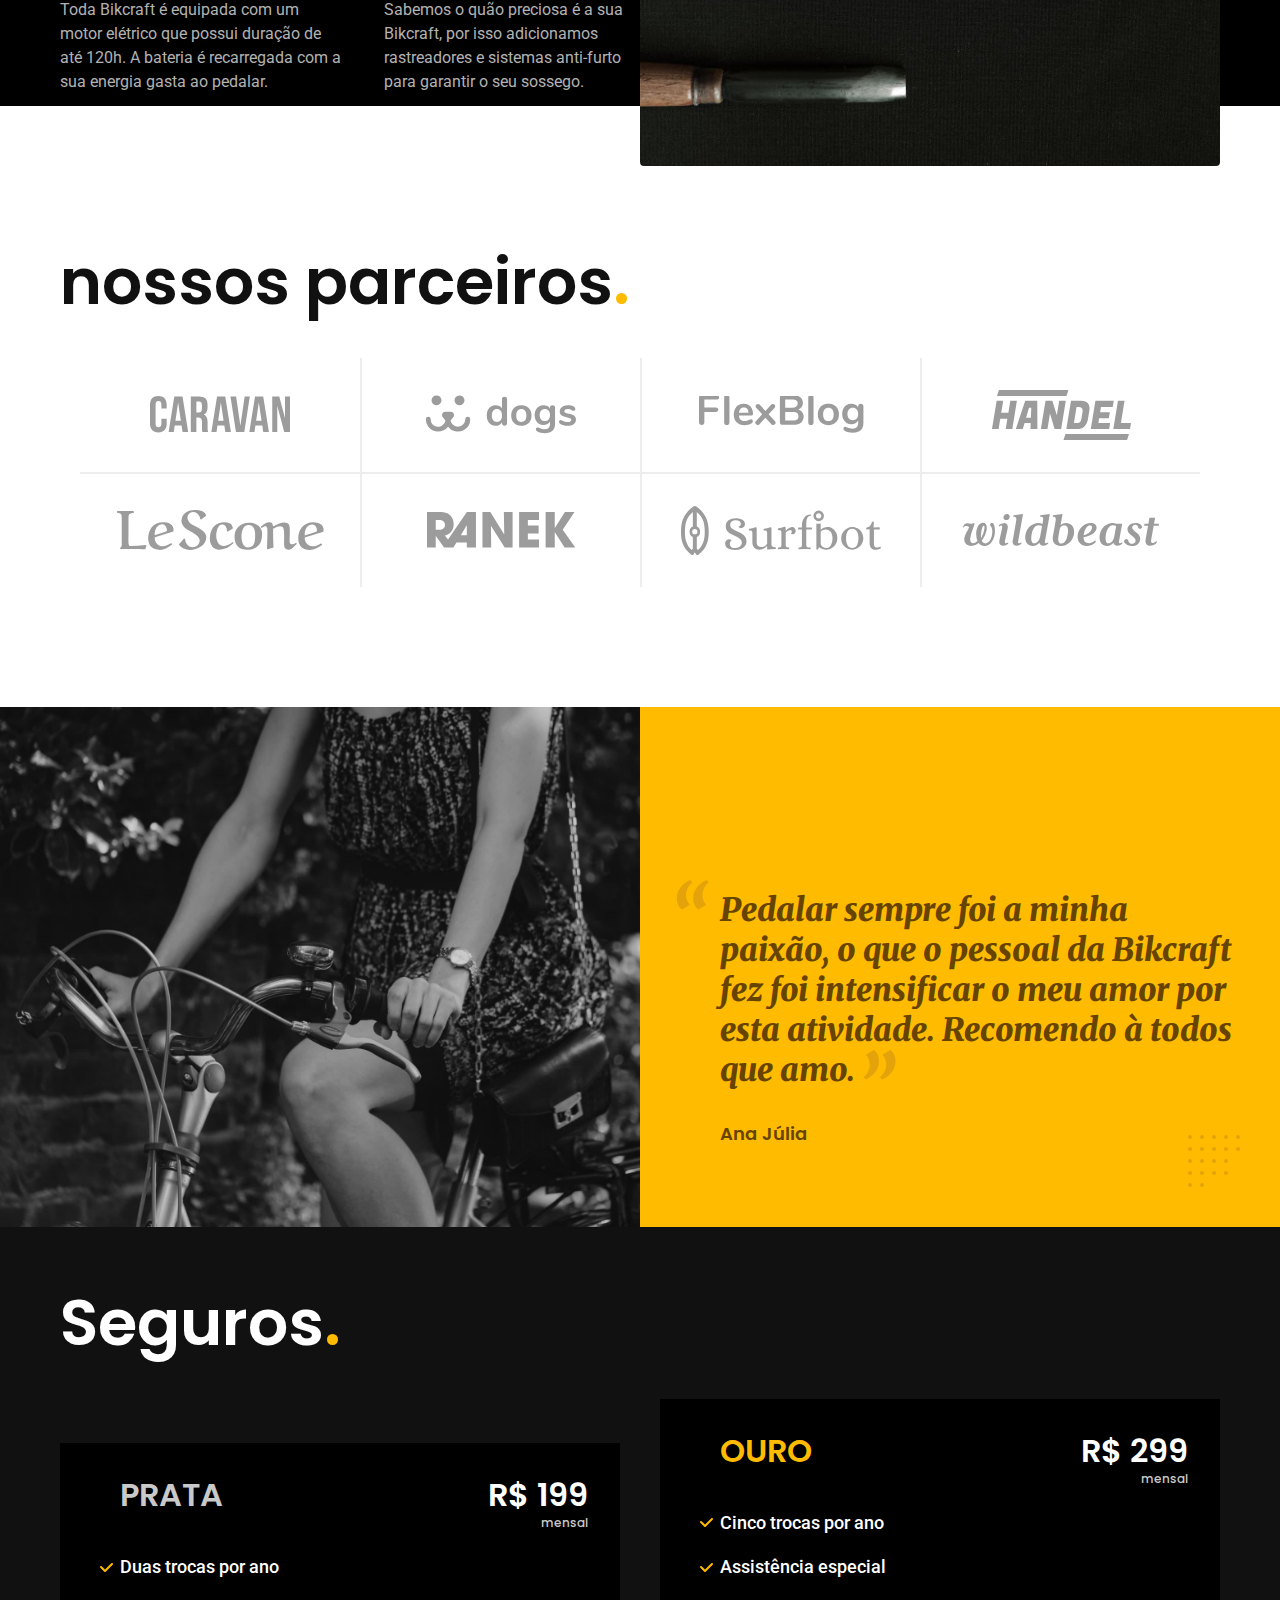
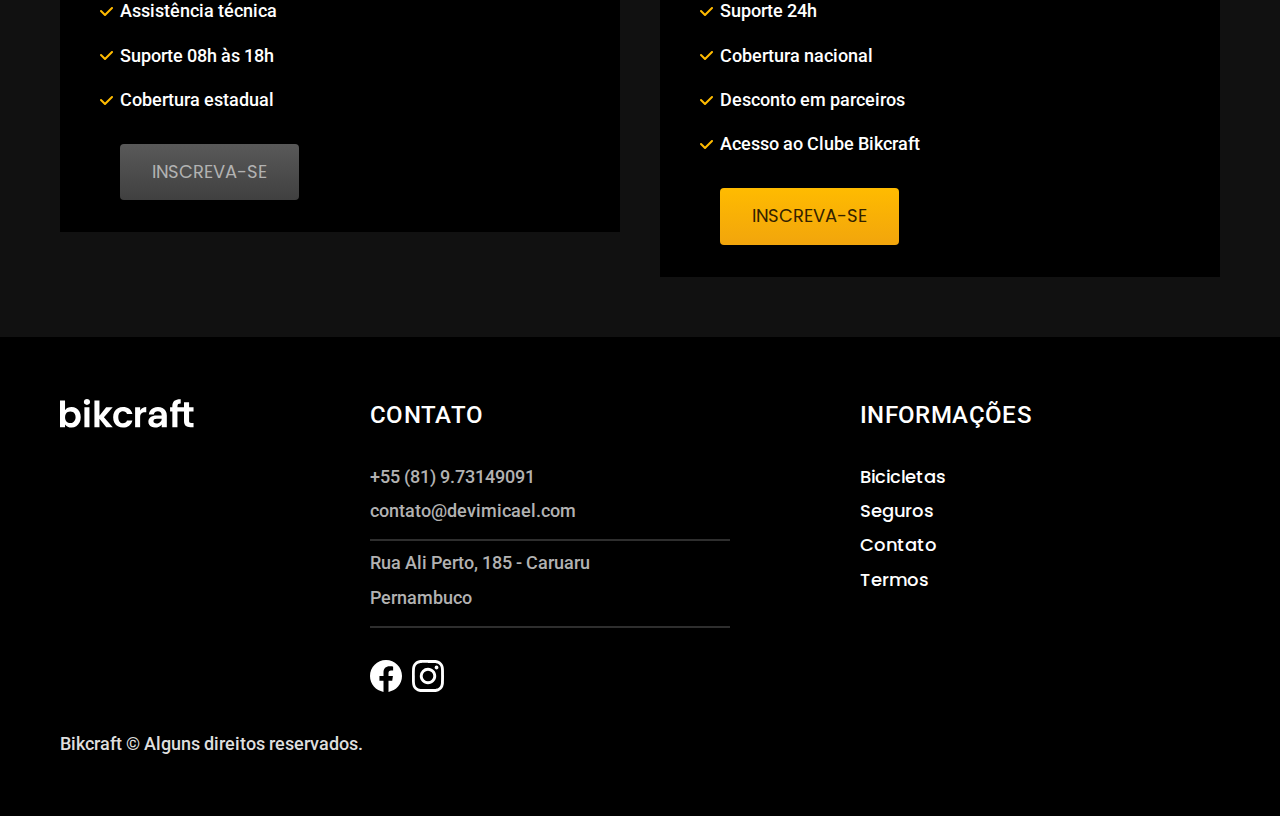
==== commit b36b0812: "feat: ajustes de imagens" ====
--- a/index.html
+++ b/index.html
@@ -1,17 +1,12 @@
 <!DOCTYPE html>
 <html lang="pt-BR">
 <head>
-
-  <link rel="preconnect" href="https://fonts.googleapis.com">
-  <link rel="preconnect" href="https://fonts.gstatic.com" crossorigin>
+  <link rel="preload" href="./src/css/style.css" as="style">
 
   <meta charset="UTF-8">
   <meta name="viewport" content="width=device-width, initial-scale=1.0">
   <meta name="description" content="Bicicletas elétricas de alta precisão e qualidade, feitas sob medida para você. Explore o mundo na sua velocidade com a Bikcraft.">
   <title>Bikcraft | Bicicletas Elétricas</title>
-
-
-  <link href="https://fonts.googleapis.com/css2?family=Poppins:ital,wght@0,100;0,200;0,300;0,400;0,500;0,600;0,700;0,800;0,900;1,100;1,200;1,300;1,400;1,500;1,600;1,700;1,800;1,900&family=Roboto:ital,wght@0,100;0,300;0,400;0,500;0,700;0,900;1,100;1,300;1,400;1,500;1,700;1,900&family=Merriweather:ital,wght@0,300;0,400;0,700;0,900;1,300;1,400;1,700;1,900&display=swap" rel="stylesheet">
 
   <link rel="stylesheet" href="./src/css/style.css"> 
 </head>
@@ -19,7 +14,7 @@
   <header class="header-bg bg-12">
     <div class="header max-container">
       <a href="./index.html">
-        <img src="./src/img/bikcraft.svg" alt="bikcraft">
+        <img src="./src/img/bikcraft.svg" alt="bikcraft" width="146" height="32">
       </a>
 
       <nav aria-label="primária">
@@ -40,9 +35,11 @@
         <a class="btn-golden" href="./bicicletas.html">escolha a sua</a>
      </div>
 
-      <div class="introducao-img">
-        <img src="./src/img/fotos/introducao.jpg" alt="Bicicleta Elétrica">
-      </div>
+     <picture class="introducao-img">
+      <source media="(max-width: 800px)" srcset="./src/img/bicicletas/nimbus.jpg">
+
+      <img src="./src/img/fotos/introducao.jpg" alt="Bicicleta Elétrica" width="1280" height="1600">
+     </picture>
     </div>
   </main>
 
@@ -51,7 +48,7 @@
 
     <ul>
       <li>
-        <a href="./src/bicicletas/magic.html">
+        <a href="./bicicletas/magic.html">
           <img src="./src/img/bicicletas/magic-home.jpg" alt="magic">
           <h3 class="font-1-xl">Magic Might</h3>
           <span class="font-2-m c-8"><sup>R$</sup>2499</span>
@@ -59,7 +56,7 @@
       </li>
 
       <li>
-        <a href="./src/bicicletas/nebula.html">
+        <a href="./bicicletas/nebula.html">
           <img src="./src/img/bicicletas/nebula-home.jpg" alt="nebula">
           <h3 class="font-1-xl">Nebula Cosmic</h3>
           <span class="font-2-m c-8"><sup>R$</sup>3999</span>
@@ -67,7 +64,7 @@
       </li>
 
       <li>
-        <a href="./src/bicicletas/nimbus.html">
+        <a href="./bicicletas/nimbus.html">
           <img src="./src/img/bicicletas/nimbus-home.jpg" alt="nimbus">
           <h3 class="font-1-xl">Nimbus Stark</h3>
           <span class="font-2-m c-8"><sup>R$</sup>4999</span>
@@ -88,20 +85,20 @@
 
           <div class="tecnologia-vantagens">
             <div>
-              <img src="./src/img/icones/eletrica.svg" alt="">
+              <img src="./src/img/icones/eletrica.svg" alt="" width="24" height="24">
               <h3 class="font-1-m">Motor Elétrico</h3>
               <p class="font-2-s c-5">Toda Bikcraft é equipada com um motor elétrico que possui duração de até 120h. A bateria é recarregada com a sua energia gasta ao pedalar.</p>
             </div>
   
             <div>
-              <img src="./src/img/icones/rastreador.svg" alt="">
+              <img src="./src/img/icones/rastreador.svg" alt="" width="24" height="24">
               <h3 class="font-1-m">Rastreador</h3>
               <p class="font-2-s c-5">Sabemos o quão preciosa é a sua Bikcraft, por isso adicionamos rastreadores e sistemas anti-furto para garantir o seu sossego.</p>
             </div>
           </div>
       </div>
       <div class="tecnologias-img">
-        <img src="./src/img/fotos/tecnologia.jpg" alt="">
+        <img src="./src/img/fotos/tecnologia.jpg" alt="" width="1200" height="1920">
       </div>
     </div>
   </article>
--- a/src/css/style.css
+++ b/src/css/style.css
@@ -1,8 +1,12 @@
+@import "https://fonts.googleapis.com/css2?family=Poppins:ital,wght@0,100;0,200;0,300;0,400;0,500;0,600;0,700;0,800;0,900;1,100;1,200;1,300;1,400;1,500;1,600;1,700;1,800;1,900&family=Roboto:ital,wght@0,100;0,300;0,400;0,500;0,700;0,900;1,100;1,300;1,400;1,500;1,700;1,900&family=Merriweather:ital,wght@0,300;0,400;0,700;0,900;1,300;1,400;1,700;1,900&display=swap";
+
 @import "./global/global.css";
 
 @import "./util/cores.css";
 @import "./util/tipografia.css";
 @import "./util/componentes.css";
+
+@import "./util/formulario.css";
 
 @import "./global/header.css";
 @import "./global/footer.css";
@@ -13,8 +17,17 @@
 @import "./home/depoimento.css";
 
 @import "./seguros/seguros.css";
+@import "./seguros/vantagens.css";
+@import "./seguros/perguntas.css";
 
 @import "./termos/termos.css";
 
+@import "./contato/contato.css";
+@import "./contato/lojas.css";
+
+@import "./orcamento/orcamento.css";
+
 @import "./bicicletas/bicicletas-lista.css";
-@import "./bicicletas/bicicletas.css";+@import "./bicicletas/bicicletas.css";
+@import "./bicicletas/bicicleta.css";
+@import "./bicicletas/seguro-bicicleta.css";--- a/src/css/style.css
+++ b/src/css/style.css
@@ -1,8 +1,12 @@
+@import "https://fonts.googleapis.com/css2?family=Poppins:ital,wght@0,100;0,200;0,300;0,400;0,500;0,600;0,700;0,800;0,900;1,100;1,200;1,300;1,400;1,500;1,600;1,700;1,800;1,900&family=Roboto:ital,wght@0,100;0,300;0,400;0,500;0,700;0,900;1,100;1,300;1,400;1,500;1,700;1,900&family=Merriweather:ital,wght@0,300;0,400;0,700;0,900;1,300;1,400;1,700;1,900&display=swap";
+
 @import "./global/global.css";
 
 @import "./util/cores.css";
 @import "./util/tipografia.css";
 @import "./util/componentes.css";
+
+@import "./util/formulario.css";
 
 @import "./global/header.css";
 @import "./global/footer.css";
@@ -13,8 +17,17 @@
 @import "./home/depoimento.css";
 
 @import "./seguros/seguros.css";
+@import "./seguros/vantagens.css";
+@import "./seguros/perguntas.css";
 
 @import "./termos/termos.css";
 
+@import "./contato/contato.css";
+@import "./contato/lojas.css";
+
+@import "./orcamento/orcamento.css";
+
 @import "./bicicletas/bicicletas-lista.css";
-@import "./bicicletas/bicicletas.css";+@import "./bicicletas/bicicletas.css";
+@import "./bicicletas/bicicleta.css";
+@import "./bicicletas/seguro-bicicleta.css";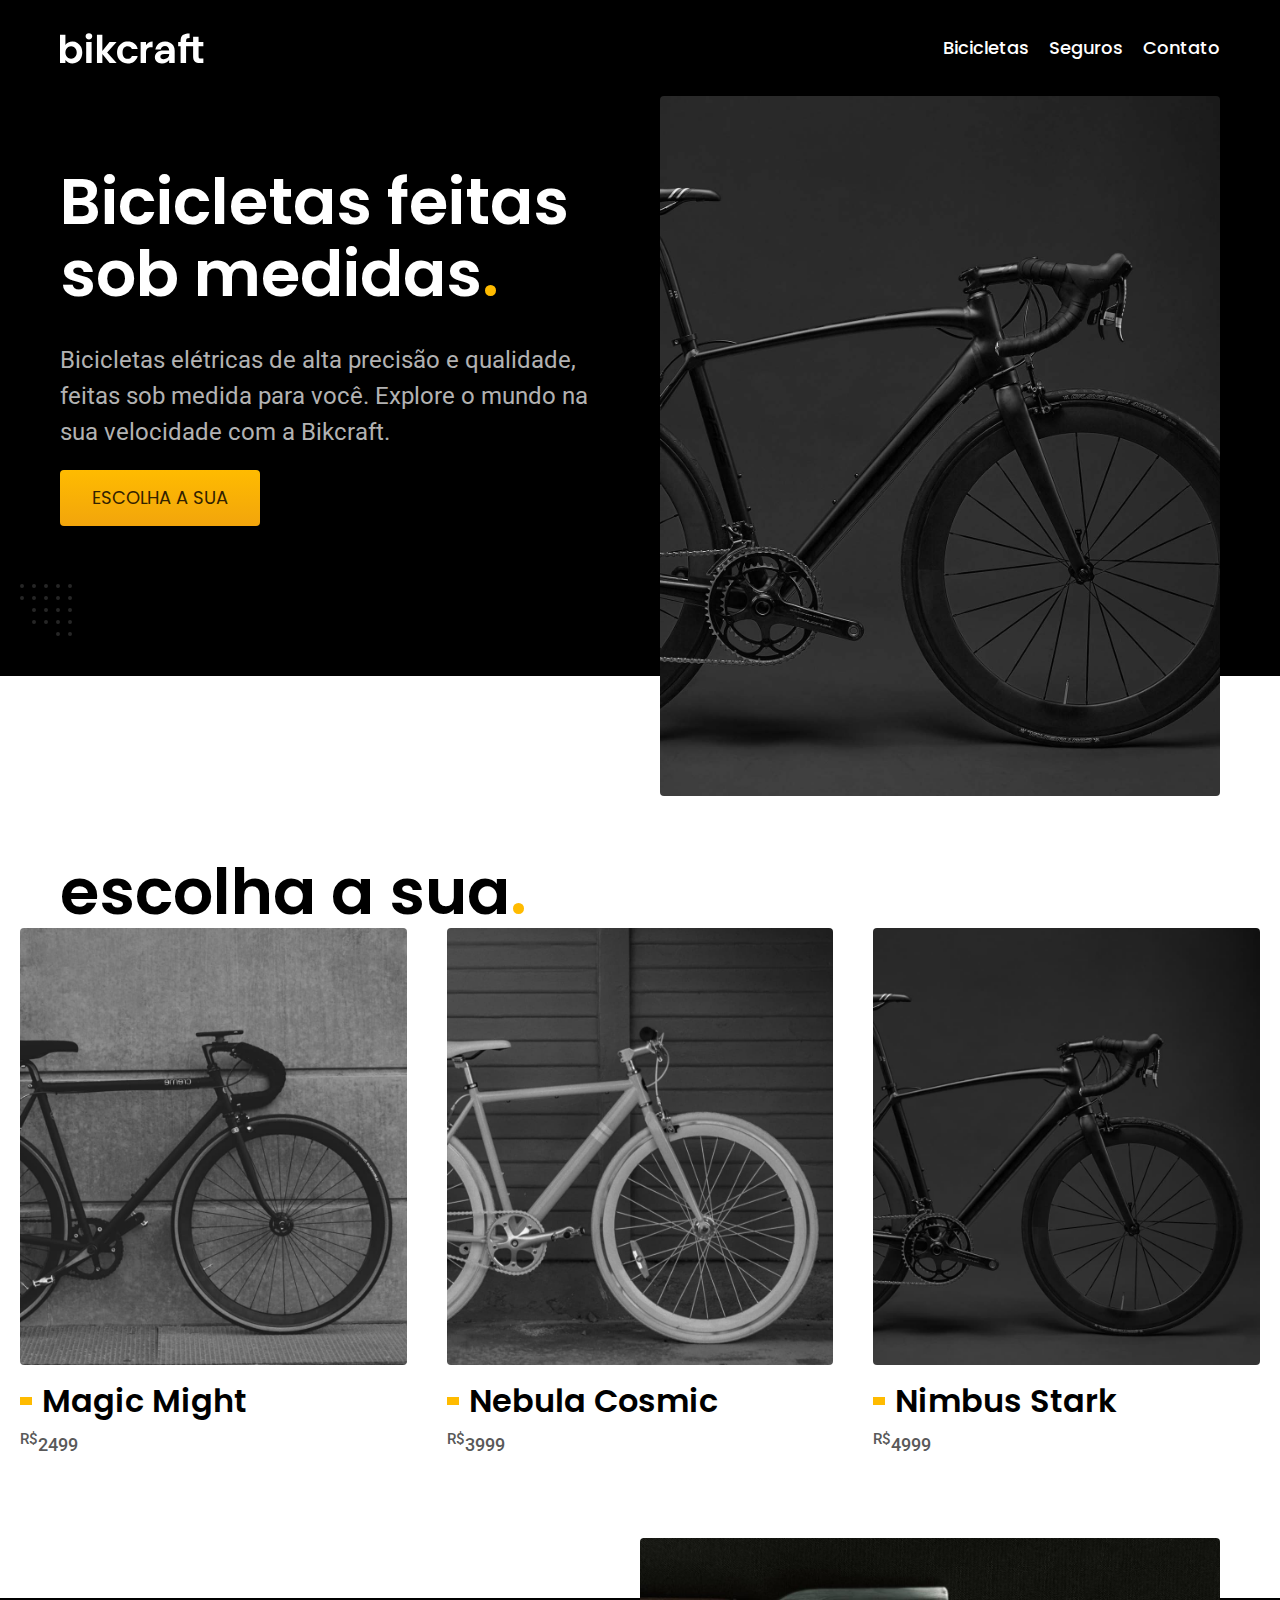
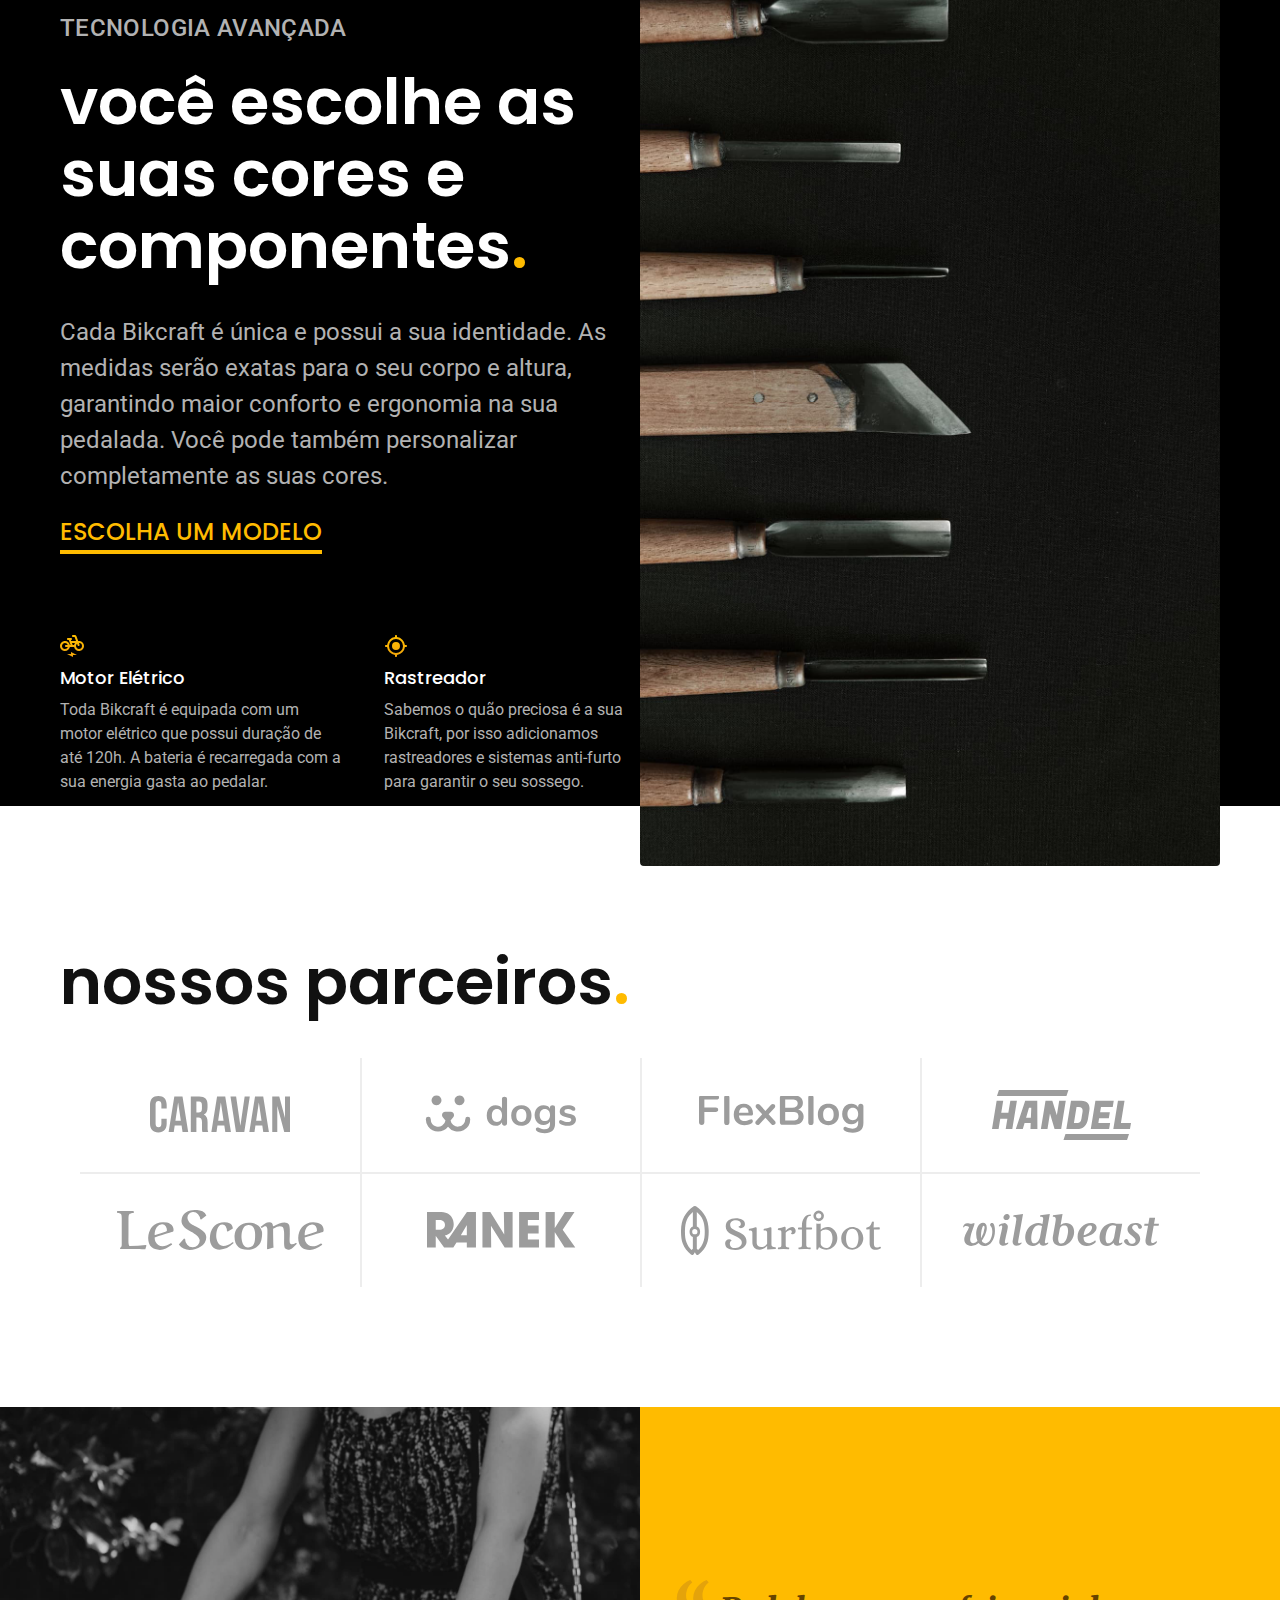
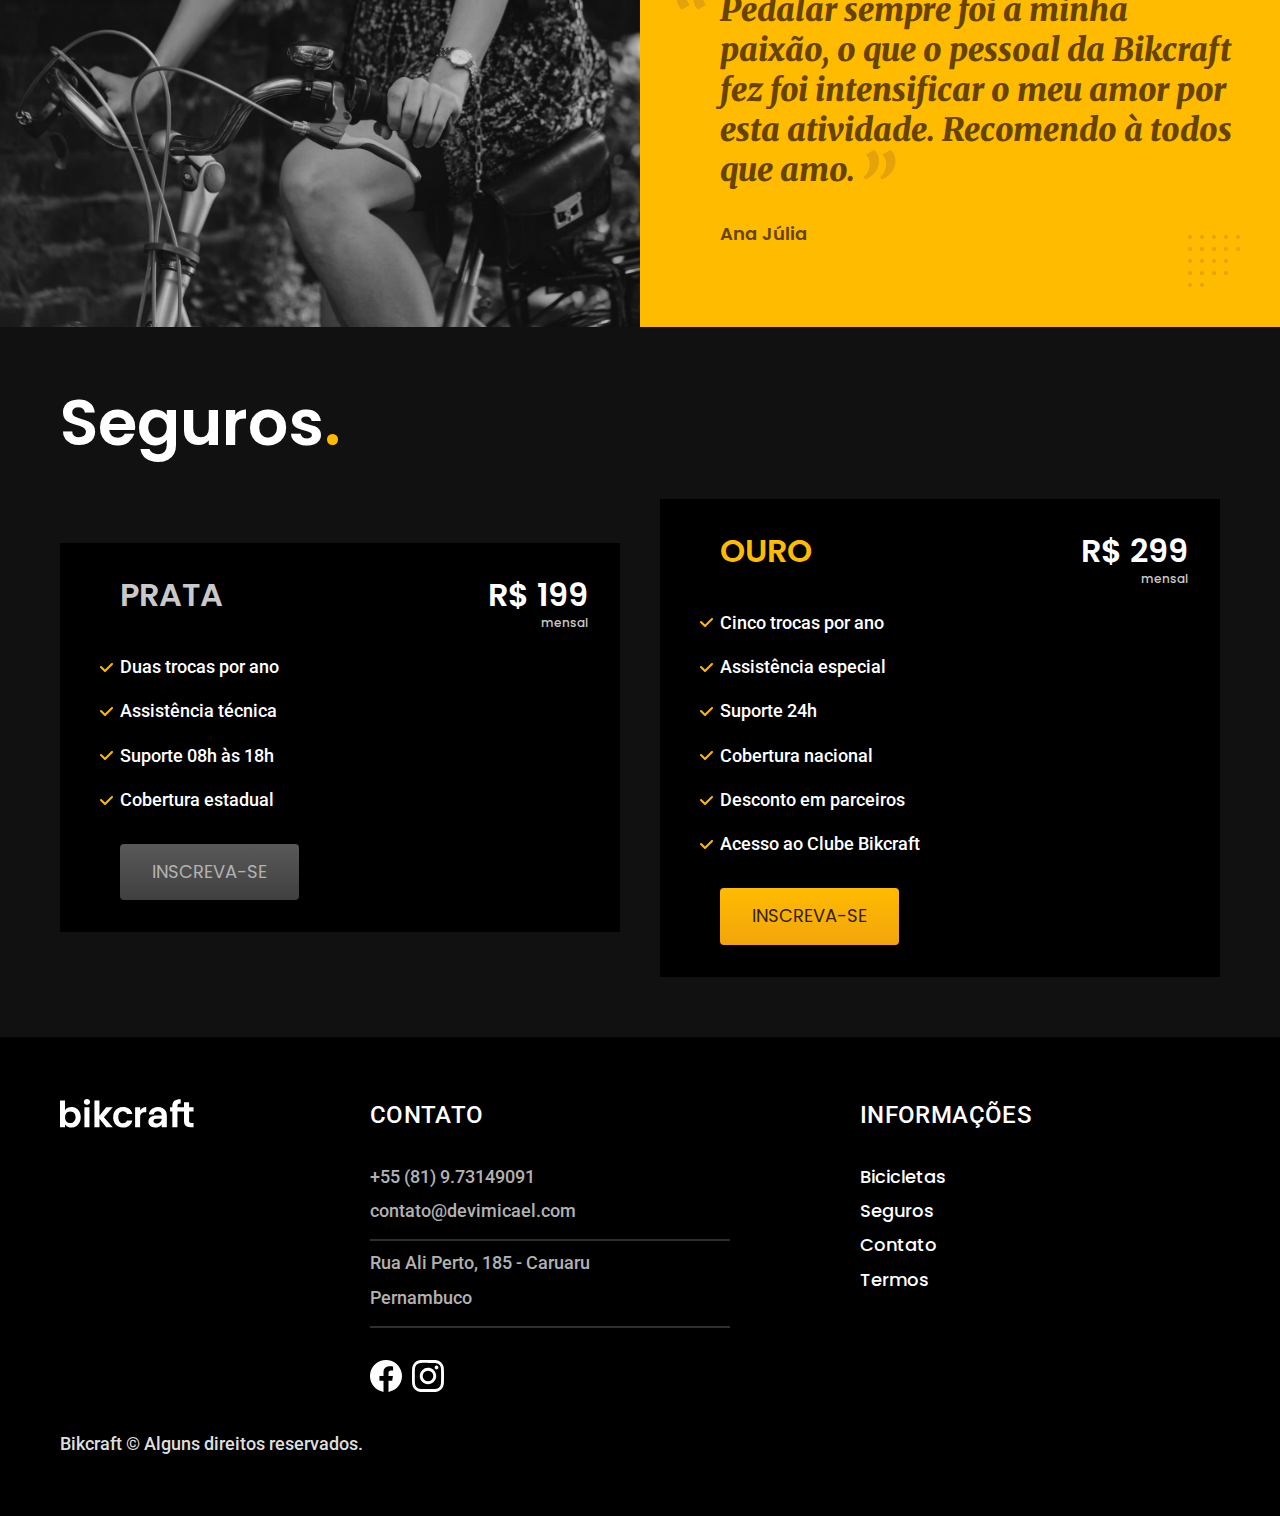
==== commit 16582c5d: "feat: add js" ====
--- a/index.html
+++ b/index.html
@@ -208,5 +208,7 @@
       <p class="font-2-m c-3 footer-copy">Bikcraft © Alguns direitos reservados.</p>
     </div>
   </footer>
+
+  <script src="./src/js/script.js"></script>
 </body>
 </html>